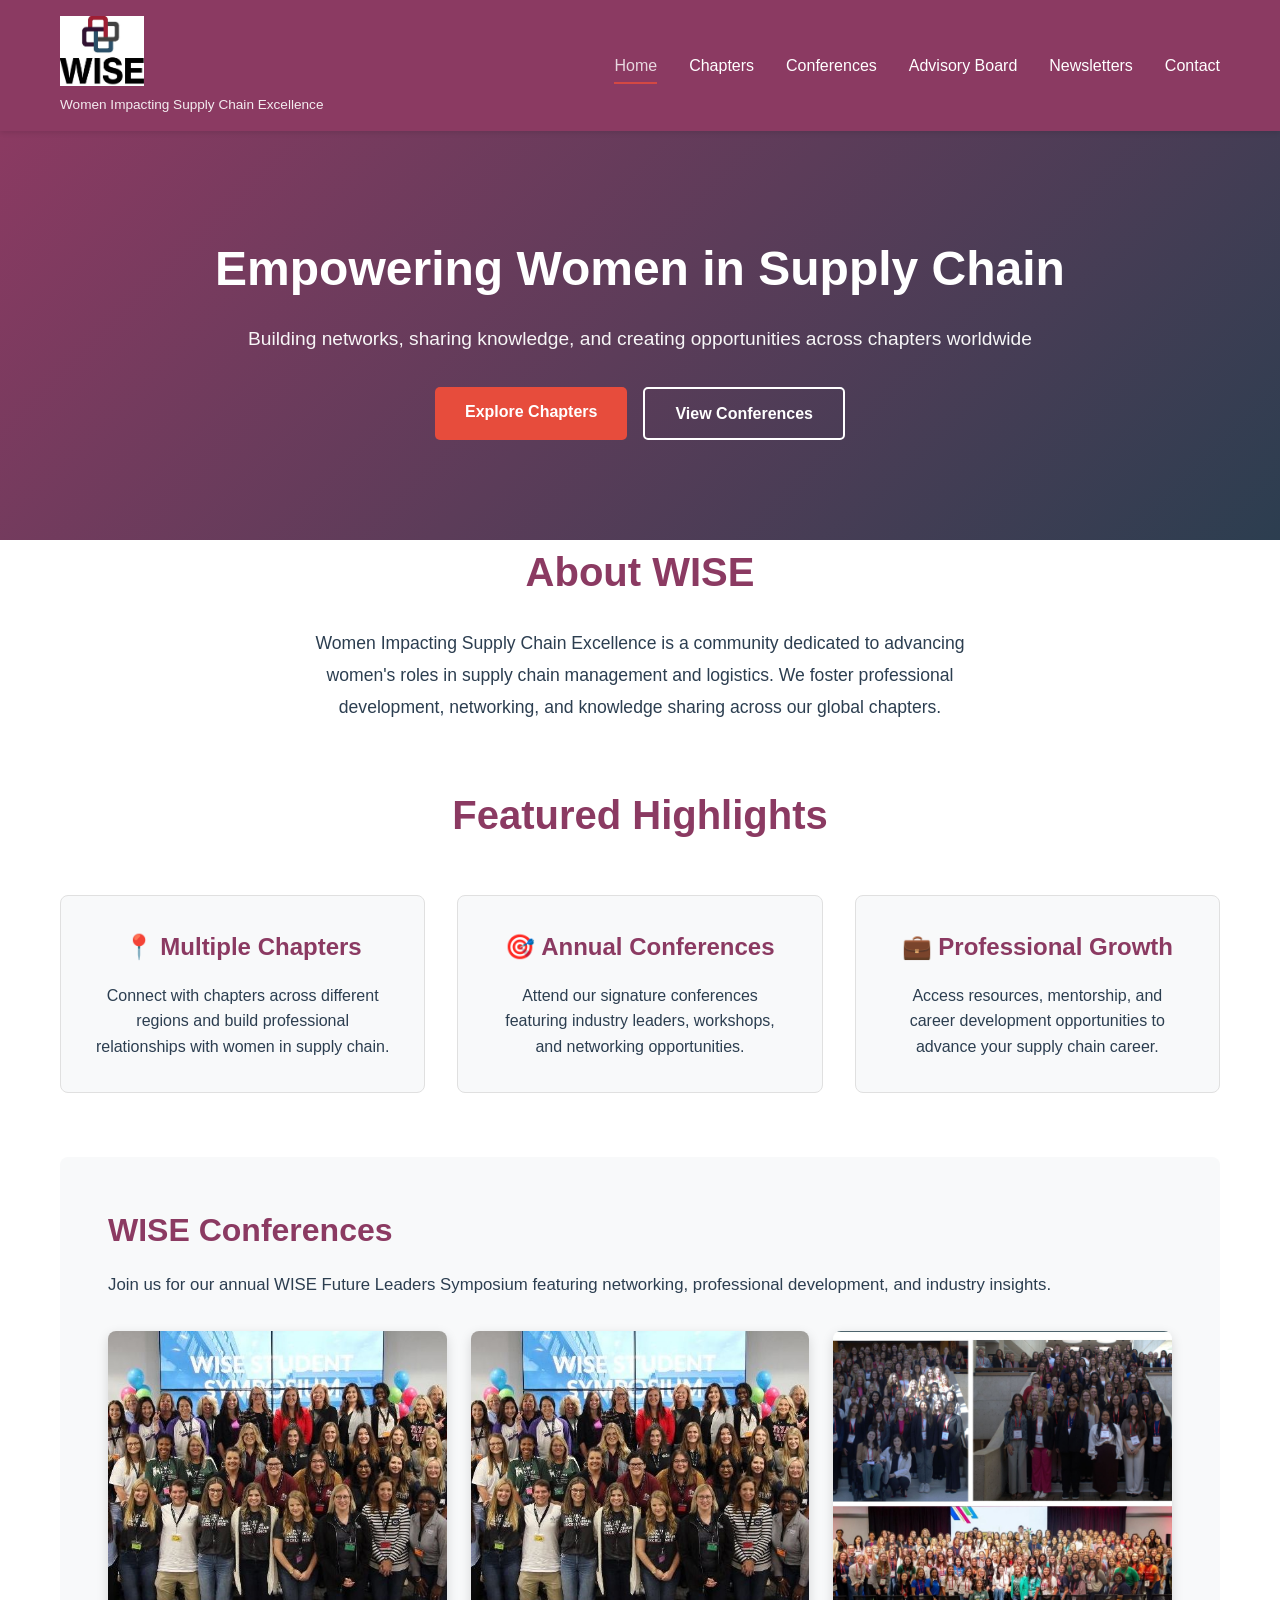
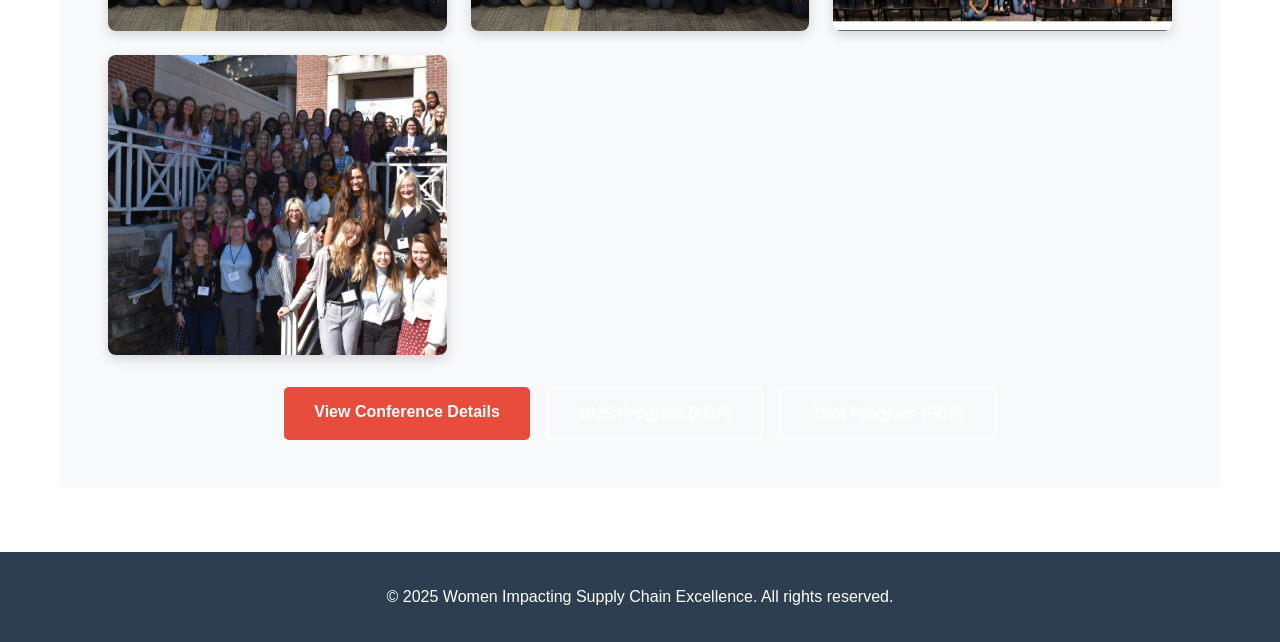
==== index.html @ 5bc7d820 "Draft #1" ====
<!DOCTYPE html>
<html lang="en">
<head>
    <meta charset="UTF-8">
    <meta name="viewport" content="width=device-width, initial-scale=1.0">
    <title>WISE - Women Impacting Supply Chain Excellence</title>
    <link rel="icon" href="images/WISE_student_logo-color.jpg" type="image/jpeg">
    <link rel="stylesheet" href="css/styles.css">
</head>
<body>
    <nav class="navbar">
        <div class="container">
            <div class="logo">
                <img src="images/WISE_student_logo-color.jpg" alt="WISE Logo" class="logo-img">
                <p class="tagline">Women Impacting Supply Chain Excellence</p>
            </div>
            <ul class="nav-links">
                <li><a href="index.html" class="active">Home</a></li>
                <li><a href="pages/chapters.html">Chapters</a></li>
                <li><a href="pages/conferences.html">Conferences</a></li>
                <li><a href="pages/advisory-board.html">Advisory Board</a></li>
                <li><a href="pages/newsletters.html">Newsletters</a></li>
                <li><a href="pages/contact.html">Contact</a></li>
            </ul>
            <button class="menu-toggle" id="menuToggle">☰</button>
        </div>
    </nav>

    <header class="hero">
        <div class="hero-content">
            <h2>Empowering Women in Supply Chain</h2>
            <p>Building networks, sharing knowledge, and creating opportunities across chapters worldwide</p>
            <div class="cta-buttons">
                <a href="pages/chapters.html" class="btn btn-primary">Explore Chapters</a>
                <a href="pages/conferences.html" class="btn btn-secondary">View Conferences</a>
            </div>
        </div>
    </header>

    <main class="container">
        <section class="about">
            <h2>About WISE</h2>
            <p>Women Impacting Supply Chain Excellence is a community dedicated to advancing women's roles in supply chain management and logistics. We foster professional development, networking, and knowledge sharing across our global chapters.</p>
        </section>

        <section class="featured">
            <h2>Featured Highlights</h2>
            <div class="cards-grid">
                <div class="card">
                    <h3>📍 Multiple Chapters</h3>
                    <p>Connect with chapters across different regions and build professional relationships with women in supply chain.</p>
                </div>
                <div class="card">
                    <h3>🎯 Annual Conferences</h3>
                    <p>Attend our signature conferences featuring industry leaders, workshops, and networking opportunities.</p>
                </div>
                <div class="card">
                    <h3>💼 Professional Growth</h3>
                    <p>Access resources, mentorship, and career development opportunities to advance your supply chain career.</p>
                </div>
            </div>
        </section>

        <section class="conference-highlights">
            <h2>WISE Conferences</h2>
            <p>Join us for our annual WISE Future Leaders Symposium featuring networking, professional development, and industry insights.</p>
            <div class="conference-gallery">
                <img src="Resources/Photo keeping/Conferences/First Conference.jpeg" alt="WISE Conference" class="conf-photo">
                <img src="Resources/Photo keeping/Conferences/1757960559770.jpeg" alt="WISE Conference Attendees" class="conf-photo">
                <img src="Resources/Photo keeping/Conferences/1757960559731.jpeg" alt="WISE Conference Event" class="conf-photo">
                <img src="Resources/Photo keeping/Conferences/1757960562400.jpeg" alt="WISE Conference Networking" class="conf-photo">
            </div>
            <div class="conference-links">
                <a href="pages/conferences.html" class="btn btn-primary">View Conference Details</a>
                <a href="Resources/Conference/2025-WISE-Future-Leaders-Symposium%20program%20compressed.pdf" class="btn btn-secondary" target="_blank">2025 Program (PDF)</a>
                <a href="Resources/Conference/2024-WISE-Future-Leaders-Symposium.pdf" class="btn btn-secondary" target="_blank">2024 Program (PDF)</a>
            </div>
        </section>
    </main>

    <footer>
        <div class="container">
            <p>&copy; 2025 Women Impacting Supply Chain Excellence. All rights reserved.</p>
        </div>
    </footer>

    <script src="js/script.js"></script>
</body>
</html>
---- css/styles.css ----
* {
    margin: 0;
    padding: 0;
    box-sizing: border-box;
}

:root {
    --primary-color: #8B3A62;
    --secondary-color: #2C3E50;
    --accent-color: #E74C3C;
    --light-bg: #F8F9FA;
    --text-dark: #2C3E50;
    --text-light: #FFFFFF;
}

body {
    font-family: 'Segoe UI', Tahoma, Geneva, Verdana, sans-serif;
    line-height: 1.6;
    color: var(--text-dark);
    background-color: #FFFFFF;
}

.container {
    max-width: 1200px;
    margin: 0 auto;
    padding: 0 20px;
}

/* Navbar */
.navbar {
    background-color: var(--primary-color);
    color: var(--text-light);
    padding: 1rem 0;
    position: sticky;
    top: 0;
    z-index: 100;
    box-shadow: 0 2px 5px rgba(0, 0, 0, 0.1);
}

.navbar .container {
    display: flex;
    justify-content: space-between;
    align-items: center;
}

.logo h1 {
    font-size: 2rem;
    margin-bottom: 0.25rem;
}

.logo .tagline {
    font-size: 0.85rem;
    opacity: 0.9;
}

.logo-img {
    height: 70px;
    width: auto;
    object-fit: contain;
}

.nav-links {
    display: flex;
    list-style: none;
    gap: 2rem;
}

.nav-links a {
    color: var(--text-light);
    text-decoration: none;
    font-weight: 500;
    transition: opacity 0.3s ease;
}

.nav-links a:hover,
.nav-links a.active {
    opacity: 0.8;
    border-bottom: 2px solid var(--accent-color);
    padding-bottom: 0.5rem;
}

.menu-toggle {
    display: none;
    background: none;
    border: none;
    color: var(--text-light);
    font-size: 1.5rem;
    cursor: pointer;
}

/* Hero Section */
.hero {
    background: linear-gradient(135deg, var(--primary-color) 0%, var(--secondary-color) 100%);
    color: var(--text-light);
    padding: 100px 20px;
    text-align: center;
}

.hero-content h2 {
    font-size: 3rem;
    margin-bottom: 1rem;
}

.hero-content p {
    font-size: 1.2rem;
    margin-bottom: 2rem;
    opacity: 0.95;
}

.cta-buttons {
    display: flex;
    gap: 1rem;
    justify-content: center;
    flex-wrap: wrap;
}

.btn {
    padding: 12px 30px;
    border-radius: 5px;
    text-decoration: none;
    font-weight: 600;
    transition: all 0.3s ease;
    cursor: pointer;
    border: none;
    font-size: 1rem;
}

.btn-primary {
    background-color: var(--accent-color);
    color: var(--text-light);
}

.btn-primary:hover {
    background-color: #c0392b;
    transform: translateY(-2px);
}

.btn-secondary {
    background-color: transparent;
    color: var(--text-light);
    border: 2px solid var(--text-light);
}

.btn-secondary:hover {
    background-color: var(--text-light);
    color: var(--primary-color);
}

/* Main Content */
main {
    padding: 60px 20px;
}

.about {
    text-align: center;
    margin-bottom: 60px;
}

.about h2 {
    font-size: 2.5rem;
    margin-bottom: 1.5rem;
    color: var(--primary-color);
}

.about p {
    font-size: 1.1rem;
    max-width: 700px;
    margin: 0 auto;
    line-height: 1.8;
}

/* Featured Section */
.featured h2 {
    font-size: 2.5rem;
    text-align: center;
    margin-bottom: 3rem;
    color: var(--primary-color);
}

.cards-grid {
    display: grid;
    grid-template-columns: repeat(auto-fit, minmax(280px, 1fr));
    gap: 2rem;
}

.card {
    background-color: var(--light-bg);
    padding: 2rem;
    border-radius: 8px;
    text-align: center;
    transition: all 0.3s ease;
    border: 1px solid #E0E0E0;
}

.card:hover {
    box-shadow: 0 5px 15px rgba(139, 58, 98, 0.2);
    transform: translateY(-5px);
}

.card h3 {
    margin-bottom: 1rem;
    color: var(--primary-color);
    font-size: 1.5rem;
}

.card p {
    line-height: 1.6;
}

.conference-highlights {
    margin: 4rem 0;
    background-color: var(--light-bg);
    padding: 3rem;
    border-radius: 8px;
}

.conference-highlights h2 {
    color: var(--primary-color);
    margin-bottom: 1rem;
    font-size: 2rem;
}

.conference-highlights p {
    margin-bottom: 2rem;
    line-height: 1.6;
    font-size: 1.05rem;
}

/* Conference Photo Gallery */
.conference-gallery,
.photo-gallery-grid {
    display: grid;
    grid-template-columns: repeat(auto-fit, minmax(250px, 1fr));
    gap: 1.5rem;
    margin: 2rem 0;
}

.conf-photo,
.gallery-photo {
    width: 100%;
    height: 300px;
    object-fit: cover;
    border-radius: 8px;
    box-shadow: 0 4px 12px rgba(0, 0, 0, 0.15);
    transition: all 0.3s ease;
}

.conf-photo:hover,
.gallery-photo:hover {
    transform: scale(1.05);
    box-shadow: 0 8px 20px rgba(139, 58, 98, 0.3);
}

.conference-photo-gallery {
    margin: 3rem 0;
}

.conference-photo-gallery h2 {
    color: var(--primary-color);
    margin-bottom: 2rem;
    font-size: 1.8rem;
}

.conference-links {
    display: flex;
    gap: 1rem;
    flex-wrap: wrap;
    justify-content: center;
}

.conference-links .btn {
    min-width: 200px;
}

/* Footer */
footer {
    background-color: var(--secondary-color);
    color: var(--text-light);
    text-align: center;
    padding: 2rem 0;
    margin-top: 60px;
}

/* Table Styles */
table {
    width: 100%;
    border-collapse: collapse;
    margin: 2rem 0;
    background-color: #FFF;
}

table thead {
    background-color: var(--primary-color);
    color: var(--text-light);
}

table th,
table td {
    padding: 1rem;
    text-align: left;
    border-bottom: 1px solid #E0E0E0;
}

table tbody tr:hover {
    background-color: var(--light-bg);
}

/* Responsive Design */
@media (max-width: 768px) {
    .nav-links {
        display: none;
        flex-direction: column;
        gap: 1rem;
        position: absolute;
        top: 100%;
        left: 0;
        right: 0;
        background-color: var(--primary-color);
        padding: 1rem;
        text-align: center;
    }

    .nav-links.active {
        display: flex;
    }

    .menu-toggle {
        display: block;
    }

    .hero-content h2 {
        font-size: 2rem;
    }

    .cta-buttons {
        flex-direction: column;
    }

    .btn {
        width: 100%;
    }

    .about h2,
    .featured h2 {
        font-size: 2rem;
    }

    main {
        padding: 40px 20px;
    }
}

/* Chapters Page Styles */
.chapters-grid {
    display: grid;
    grid-template-columns: repeat(auto-fit, minmax(300px, 1fr));
    gap: 2rem;
    margin: 3rem 0;
}

.chapter-card {
    background-color: var(--light-bg);
    padding: 2rem;
    border-radius: 8px;
    border-left: 5px solid var(--primary-color);
    transition: all 0.3s ease;
}

.chapter-card:hover {
    box-shadow: 0 5px 15px rgba(139, 58, 98, 0.2);
    transform: translateY(-5px);
}

.chapter-card h3 {
    color: var(--primary-color);
    margin-bottom: 1rem;
}

.chapter-card p {
    margin-bottom: 0.8rem;
    line-height: 1.6;
}

/* University Grid */
.university-grid {
    display: grid;
    grid-template-columns: repeat(auto-fit, minmax(200px, 1fr));
    gap: 1.5rem;
    margin: 2rem 0;
}

.university-tile {
    background-color: var(--primary-color);
    color: var(--text-light);
    padding: 1.5rem;
    border-radius: 8px;
    text-align: center;
    font-weight: 600;
    transition: all 0.3s ease;
    box-shadow: 0 2px 8px rgba(0, 0, 0, 0.1);
}

.university-tile:hover {
    transform: translateY(-5px);
    box-shadow: 0 8px 16px rgba(139, 58, 98, 0.3);
}

/* Resource Box */
.resource-box {
    background-color: var(--light-bg);
    padding: 2rem;
    border-radius: 8px;
    border-left: 5px solid var(--accent-color);
    margin: 2rem 0;
}

.resource-box h3 {
    color: var(--primary-color);
    margin-bottom: 1rem;
    font-size: 1.3rem;
}

.resource-box p {
    margin-bottom: 1rem;
    line-height: 1.6;
}

.chapter-info {
    margin: 3rem 0;
}

.info-cards {
    display: grid;
    grid-template-columns: repeat(auto-fit, minmax(250px, 1fr));
    gap: 2rem;
    margin-top: 2rem;
}

.info-card {
    background-color: var(--light-bg);
    padding: 2rem;
    border-radius: 8px;
    text-align: center;
}

.info-card h3 {
    color: var(--primary-color);
    margin-bottom: 1rem;
}

/* Conferences Page Styles */
.current-conference {
    background-color: var(--light-bg);
    padding: 3rem;
    border-radius: 8px;
    margin: 3rem 0;
    border-left: 5px solid var(--accent-color);
}

.conference-feature {
    background-color: #FFF;
    padding: 2rem;
    border-radius: 8px;
    margin-top: 1.5rem;
}

.conference-feature h3 {
    color: var(--primary-color);
    font-size: 1.8rem;
    margin-bottom: 1rem;
}

.conference-feature p {
    margin-bottom: 1rem;
    line-height: 1.6;
}

.past-conferences {
    margin: 4rem 0;
}

.conference-timeline {
    position: relative;
}

.conference-item {
    display: grid;
    grid-template-columns: 100px 1fr;
    gap: 2rem;
    margin-bottom: 2rem;
    padding-bottom: 2rem;
    border-bottom: 1px solid #E0E0E0;
}

.conference-item:last-child {
    border-bottom: none;
}

.conference-item .year {
    font-size: 1.8rem;
    font-weight: bold;
    color: var(--primary-color);
}

.conference-details {
    background-color: var(--light-bg);
    padding: 1.5rem;
    border-radius: 8px;
}

.conference-details h3 {
    color: var(--primary-color);
    margin-bottom: 0.8rem;
}

.conference-details p {
    margin-bottom: 0.5rem;
}

.benefits-grid {
    display: grid;
    grid-template-columns: repeat(auto-fit, minmax(250px, 1fr));
    gap: 2rem;
    margin-top: 2rem;
}

.benefit {
    background-color: var(--light-bg);
    padding: 2rem;
    border-radius: 8px;
    text-align: center;
}

.benefit h3 {
    color: var(--primary-color);
    margin-bottom: 1rem;
    font-size: 1.3rem;
}

/* Advisory Board Page Styles */
.advisory-section {
    margin: 4rem 0;
}

.advisory-section h2 {
    color: var(--primary-color);
    margin-bottom: 2rem;
    font-size: 2rem;
}

.board-grid {
    display: grid;
    grid-template-columns: repeat(auto-fit, minmax(300px, 1fr));
    gap: 2rem;
    margin-bottom: 2rem;
}

.board-member {
    background-color: var(--light-bg);
    padding: 2rem;
    border-radius: 8px;
    border-left: 4px solid var(--primary-color);
    transition: all 0.3s ease;
}

.board-member:hover {
    box-shadow: 0 5px 15px rgba(139, 58, 98, 0.2);
    transform: translateY(-3px);
}

.member-info h3 {
    color: var(--primary-color);
    margin-bottom: 0.5rem;
    font-size: 1.3rem;
}

.member-info .title {
    font-weight: 600;
    color: var(--accent-color);
    margin-bottom: 0.3rem;
}

.member-info .company {
    font-style: italic;
    color: var(--secondary-color);
    margin-bottom: 0.8rem;
}

.member-info .bio {
    line-height: 1.6;
    color: var(--text-dark);
}

.past-board-container {
    display: grid;
    gap: 3rem;
}

.board-filter {
    background-color: var(--light-bg);
    padding: 1.5rem;
    border-radius: 8px;
    margin-bottom: 2rem;
    display: flex;
    align-items: center;
    gap: 1rem;
    flex-wrap: wrap;
}

.board-filter label {
    font-weight: 600;
    color: var(--text-dark);
    font-size: 1rem;
}

.dropdown-filter {
    padding: 0.75rem 1rem;
    border: 2px solid var(--primary-color);
    border-radius: 4px;
    font-size: 1rem;
    color: var(--text-dark);
    background-color: #FFF;
    cursor: pointer;
    font-weight: 500;
    transition: all 0.3s ease;
}

.dropdown-filter:hover {
    background-color: var(--light-bg);
}

.dropdown-filter:focus {
    outline: none;
    border-color: var(--accent-color);
    box-shadow: 0 0 5px rgba(139, 58, 98, 0.3);
}

.past-board-period {
    background-color: var(--light-bg);
    padding: 2rem;
    border-radius: 8px;
}

.past-board-period h3 {
    color: var(--primary-color);
    margin-bottom: 1.5rem;
    font-size: 1.3rem;
}

.past-board-table {
    width: 100%;
    border-collapse: collapse;
    background-color: #FFF;
}

.past-board-table thead {
    background-color: var(--primary-color);
    color: var(--text-light);
}

.past-board-table th,
.past-board-table td {
    padding: 1rem;
    text-align: left;
    border-bottom: 1px solid #E0E0E0;
}

.past-board-table tbody tr:hover {
    background-color: var(--light-bg);
}

/* Photo Gallery Styles */
.photo-gallery {
    display: grid;
    grid-template-columns: repeat(auto-fill, minmax(200px, 1fr));
    gap: 1.5rem;
    margin-top: 1.5rem;
}

.board-photo-card {
    background-color: #FFF;
    border-radius: 8px;
    overflow: hidden;
    box-shadow: 0 3px 10px rgba(0, 0, 0, 0.1);
    transition: all 0.3s ease;
    text-align: center;
}

.board-photo-card:hover {
    transform: translateY(-5px);
    box-shadow: 0 8px 20px rgba(139, 58, 98, 0.3);
}

.board-photo {
    width: 100%;
    height: 250px;
    object-fit: cover;
    display: block;
}

.photo-name {
    padding: 1rem;
    font-weight: 600;
    color: var(--primary-color);
    font-size: 0.95rem;
    margin: 0;
}

.advisory-info {
    margin: 4rem 0;
}

.advisory-info h2 {
    color: var(--primary-color);
    text-align: center;
    margin-bottom: 2rem;
}

.mission-cards {
    display: grid;
    grid-template-columns: repeat(auto-fit, minmax(250px, 1fr));
    gap: 2rem;
}

.mission-card {
    background-color: var(--light-bg);
    padding: 2rem;
    border-radius: 8px;
    text-align: center;
    border-top: 4px solid var(--primary-color);
}

.mission-card h3 {
    color: var(--primary-color);
    margin-bottom: 1rem;
    font-size: 1.2rem;
}

.mission-card p {
    line-height: 1.6;
}

/* Newsletters Page Styles */
.newsletter-subscribe {
    background: linear-gradient(135deg, var(--primary-color) 0%, var(--secondary-color) 100%);
    color: var(--text-light);
    padding: 3rem;
    border-radius: 8px;
    margin: 3rem 0;
    text-align: center;
}

.newsletter-subscribe h2 {
    color: var(--text-light);
    margin-bottom: 2rem;
}

.subscribe-box {
    max-width: 600px;
    margin: 0 auto;
    background-color: rgba(255, 255, 255, 0.1);
    padding: 2rem;
    border-radius: 8px;
}

.subscribe-box p {
    margin-bottom: 1.5rem;
    font-size: 1.1rem;
}

#newsletterForm {
    text-align: left;
}

#newsletterForm .form-group {
    margin-bottom: 1rem;
}

#newsletterForm input[type="text"],
#newsletterForm input[type="email"] {
    width: 100%;
    padding: 0.75rem;
    border: none;
    border-radius: 4px;
    font-size: 1rem;
}

#newsletterForm input[type="text"]:focus,
#newsletterForm input[type="email"]:focus {
    outline: none;
    box-shadow: 0 0 5px rgba(255, 255, 255, 0.5);
}

.checkbox-group {
    margin-bottom: 1.5rem;
}

.checkbox-group label {
    display: inline-block;
    margin-right: 1.5rem;
    margin-bottom: 0.5rem;
    cursor: pointer;
    color: var(--text-light);
    font-weight: 500;
}

.checkbox-group input[type="checkbox"] {
    margin-right: 0.5rem;
    cursor: pointer;
}

#subscribeMessage {
    margin-top: 1rem;
}

.newsletters-section {
    margin: 4rem 0;
}

.newsletters-section h2 {
    color: var(--primary-color);
    margin-bottom: 2rem;
    text-align: center;
}

.newsletter-grid {
    display: grid;
    grid-template-columns: repeat(auto-fit, minmax(300px, 1fr));
    gap: 2rem;
    margin-bottom: 3rem;
}

.newsletter-card {
    background-color: var(--light-bg);
    padding: 2rem;
    border-radius: 8px;
    border-top: 4px solid var(--primary-color);
    transition: all 0.3s ease;
    display: flex;
    flex-direction: column;
}

.newsletter-card:hover {
    box-shadow: 0 5px 15px rgba(139, 58, 98, 0.2);
    transform: translateY(-5px);
}

.newsletter-date {
    color: var(--accent-color);
    font-weight: 600;
    font-size: 0.85rem;
    text-transform: uppercase;
    margin-bottom: 0.5rem;
}

.newsletter-card h3 {
    color: var(--primary-color);
    margin-bottom: 1rem;
    font-size: 1.2rem;
}

.newsletter-card p {
    flex-grow: 1;
    margin-bottom: 1.5rem;
    line-height: 1.6;
}

.newsletter-card .btn {
    align-self: flex-start;
}

.newsletter-archive {
    margin: 3rem 0;
}

.newsletter-archive h2 {
    color: var(--primary-color);
    margin-bottom: 1rem;
}

.newsletter-archive p {
    margin-bottom: 1.5rem;
    font-size: 1.1rem;
}

.archive-buttons {
    display: flex;
    gap: 1rem;
    margin-bottom: 2rem;
    flex-wrap: wrap;
}

.archive-btn {
    padding: 0.75rem 1.5rem;
    border: 2px solid var(--primary-color);
    background-color: transparent;
    color: var(--primary-color);
    border-radius: 4px;
    cursor: pointer;
    font-weight: 600;
    transition: all 0.3s ease;
}

.archive-btn:hover {
    background-color: var(--primary-color);
    color: var(--text-light);
}

.archive-table {
    width: 100%;
    border-collapse: collapse;
    background-color: #FFF;
    margin-top: 2rem;
}

.archive-table thead {
    background-color: var(--primary-color);
    color: var(--text-light);
}

.archive-table th,
.archive-table td {
    padding: 1rem;
    text-align: left;
    border-bottom: 1px solid #E0E0E0;
}

.archive-table tbody tr:hover {
    background-color: var(--light-bg);
}

.table-link {
    color: var(--primary-color);
    text-decoration: none;
    font-weight: 600;
}

.table-link:hover {
    text-decoration: underline;
}

.contact-grid {
    display: grid;
    grid-template-columns: 1fr 1fr;
    gap: 3rem;
}

.contact-form,
.contact-info {
    padding: 2rem;
    background-color: var(--light-bg);
    border-radius: 8px;
}

.contact-form h2,
.contact-info h2 {
    color: var(--primary-color);
    margin-bottom: 1.5rem;
}

.form-group {
    margin-bottom: 1.5rem;
}

.form-group label {
    display: block;
    margin-bottom: 0.5rem;
    font-weight: 600;
    color: var(--text-dark);
}

.form-group input,
.form-group select,
.form-group textarea {
    width: 100%;
    padding: 0.75rem;
    border: 1px solid #CCC;
    border-radius: 4px;
    font-family: inherit;
    font-size: 1rem;
}

.form-group input:focus,
.form-group select:focus,
.form-group textarea:focus {
    outline: none;
    border-color: var(--primary-color);
    box-shadow: 0 0 5px rgba(139, 58, 98, 0.3);
}

#formMessage {
    margin-top: 1rem;
    min-height: 20px;
}

.info-box {
    margin-bottom: 2rem;
    padding-bottom: 1.5rem;
    border-bottom: 1px solid #DDD;
}

.info-box:last-child {
    border-bottom: none;
}

.info-box h3 {
    color: var(--primary-color);
    margin-bottom: 0.8rem;
}

.info-box p {
    margin-bottom: 0.5rem;
}

.info-box a {
    color: var(--primary-color);
    text-decoration: none;
}

.info-box a:hover {
    text-decoration: underline;
}

.social-link {
    color: var(--primary-color);
    text-decoration: none;
    margin: 0 0.5rem;
}

/* Social Links Section */
.social-links-section {
    display: grid;
    grid-template-columns: repeat(auto-fit, minmax(200px, 1fr));
    gap: 1.5rem;
    margin-top: 2rem;
}

.social-card {
    display: flex;
    flex-direction: column;
    justify-content: center;
    align-items: center;
    padding: 2rem;
    border-radius: 8px;
    text-decoration: none;
    color: white;
    font-weight: 600;
    transition: all 0.3s ease;
    text-align: center;
    min-height: 180px;
}

.social-card h3 {
    margin: 0 0 0.5rem 0;
    font-size: 1.5rem;
}

.social-card p {
    margin: 0;
    font-size: 0.95rem;
    opacity: 0.9;
}

.social-card:hover {
    transform: translateY(-5px);
    box-shadow: 0 8px 20px rgba(0, 0, 0, 0.2);
}

.social-card.linkedin {
    background: linear-gradient(135deg, #0077B5 0%, #005885 100%);
}

.social-card.instagram {
    background: linear-gradient(135deg, #E4405F 0%, #F77737 50%, #FCAF45 100%);
}

/* Social Media Feeds */
.social-feeds {
    display: grid;
    grid-template-columns: repeat(auto-fit, minmax(300px, 1fr));
    gap: 2rem;
    margin-top: 3rem;
}

.social-feed {
    background-color: var(--light-bg);
    padding: 1.5rem;
    border-radius: 8px;
    border: 1px solid #E0E0E0;
}

.social-feed h3 {
    color: var(--primary-color);
    margin-bottom: 1rem;
    font-size: 1.2rem;
}

.social-feed iframe {
    border-radius: 8px;
    border: 1px solid #E0E0E0;
}

.insta-embed {
    max-width: 100%;
}

.chapter-contacts {
    margin: 3rem 0;
}

.chapter-contacts h2 {
    color: var(--primary-color);
    margin-bottom: 1.5rem;
}

/* Responsive Adjustments */
@media (max-width: 768px) {
    .contact-grid {
        grid-template-columns: 1fr;
    }

    .conference-item {
        grid-template-columns: 1fr;
    }

    .conference-item .year {
        background-color: var(--primary-color);
        color: var(--text-light);
        padding: 0.5rem;
        border-radius: 4px;
        display: inline-block;
    }

    .chapter-card {
        border-left: none;
        border-top: 5px solid var(--primary-color);
    }
}

@media (max-width: 480px) {
    .hero {
        padding: 60px 20px;
    }

    .hero-content h2 {
        font-size: 1.5rem;
    }

    .logo h1 {
        font-size: 1.5rem;
    }

    .logo .tagline {
        display: none;
    }

    .chapters-grid,
    .cards-grid,
    .benefits-grid,
    .info-cards {
        grid-template-columns: 1fr;
    }

    table {
        font-size: 0.9rem;
    }

    table th,
    table td {
        padding: 0.75rem 0.5rem;
    }
}
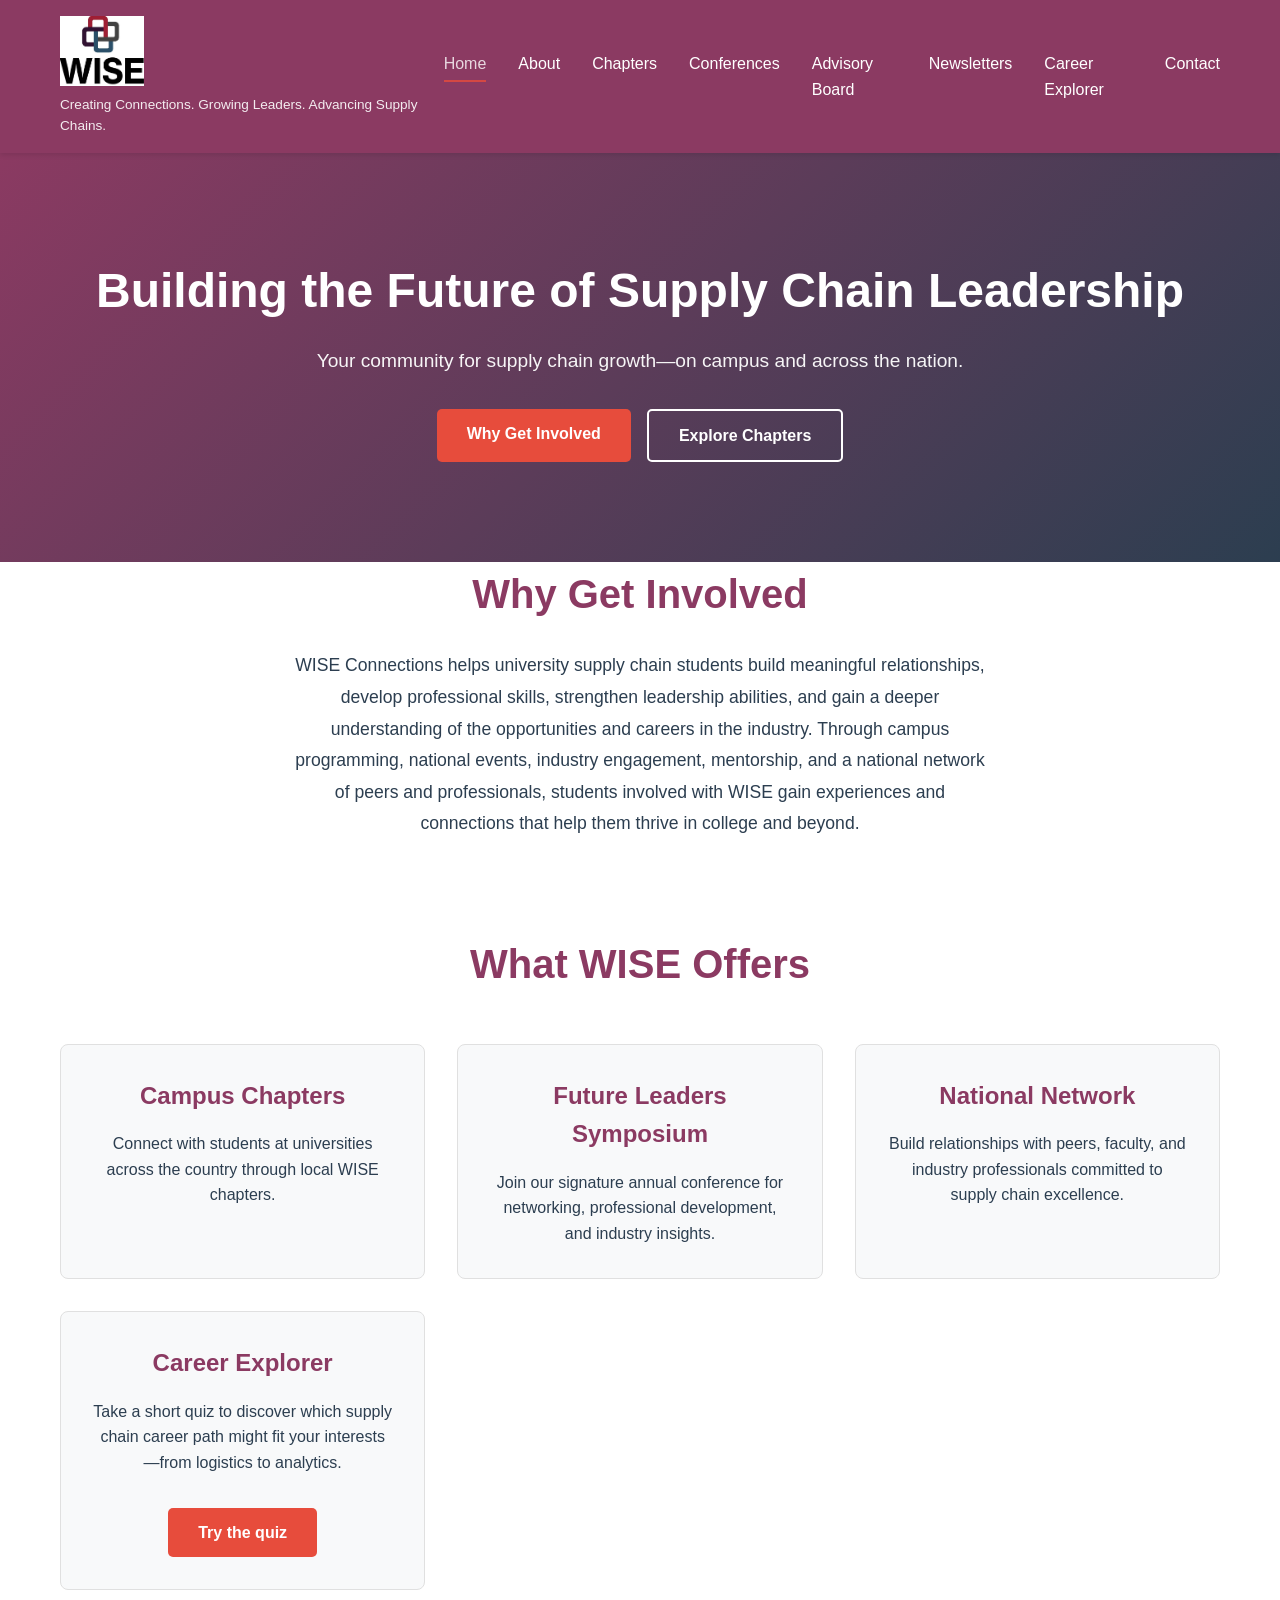
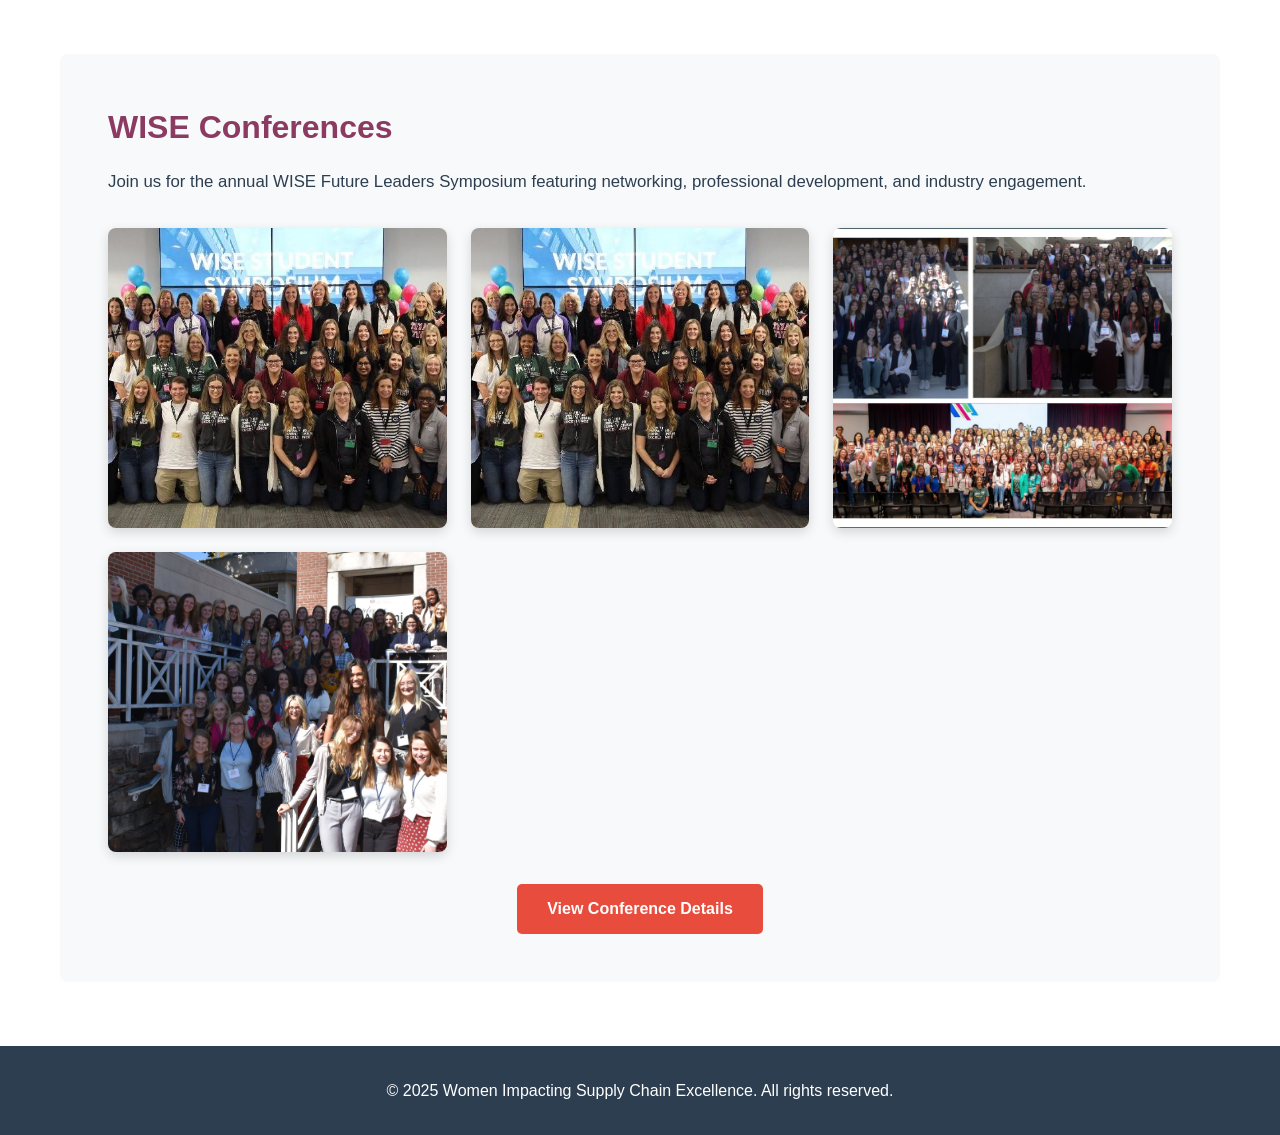
==== commit d70dd2d1: "Draft 2.01" ====
--- a/index.html
+++ b/index.html
@@ -7,73 +7,74 @@
     <link rel="icon" href="images/WISE_student_logo-color.jpg" type="image/jpeg">
     <link rel="stylesheet" href="css/styles.css">
 </head>
-<body>
+<body data-page="home">
     <nav class="navbar">
         <div class="container">
             <div class="logo">
                 <img src="images/WISE_student_logo-color.jpg" alt="WISE Logo" class="logo-img">
-                <p class="tagline">Women Impacting Supply Chain Excellence</p>
+                <p class="tagline" data-site="tagline">Creating Connections. Growing Leaders. Advancing Supply Chains.</p>
             </div>
             <ul class="nav-links">
                 <li><a href="index.html" class="active">Home</a></li>
+                <li><a href="pages/about.html">About</a></li>
                 <li><a href="pages/chapters.html">Chapters</a></li>
                 <li><a href="pages/conferences.html">Conferences</a></li>
                 <li><a href="pages/advisory-board.html">Advisory Board</a></li>
                 <li><a href="pages/newsletters.html">Newsletters</a></li>
+                <li><a href="pages/career-explorer.html">Career Explorer</a></li>
                 <li><a href="pages/contact.html">Contact</a></li>
             </ul>
-            <button class="menu-toggle" id="menuToggle">☰</button>
+            <button class="menu-toggle" id="menuToggle" aria-label="Open menu">☰</button>
         </div>
     </nav>
 
     <header class="hero">
         <div class="hero-content">
-            <h2>Empowering Women in Supply Chain</h2>
-            <p>Building networks, sharing knowledge, and creating opportunities across chapters worldwide</p>
+            <h2 data-site="hero-headline">Building the Future of Supply Chain Leadership</h2>
+            <p data-site="hero-subheadline">Your community for supply chain growth—on campus and across the nation.</p>
             <div class="cta-buttons">
-                <a href="pages/chapters.html" class="btn btn-primary">Explore Chapters</a>
-                <a href="pages/conferences.html" class="btn btn-secondary">View Conferences</a>
+                <a href="pages/about.html" class="btn btn-primary">Why Get Involved</a>
+                <a href="pages/chapters.html" class="btn btn-secondary">Explore Chapters</a>
             </div>
         </div>
     </header>
 
     <main class="container">
         <section class="about">
-            <h2>About WISE</h2>
-            <p>Women Impacting Supply Chain Excellence is a community dedicated to advancing women's roles in supply chain management and logistics. We foster professional development, networking, and knowledge sharing across our global chapters.</p>
+            <h2>Why Get Involved</h2>
+            <p data-site="why-get-involved">WISE Connections helps university supply chain students build meaningful relationships and professional skills.</p>
+            <p class="section-link"><a href="pages/about.html" class="btn btn-secondary">Read Our Story &amp; Mission</a></p>
         </section>
 
         <section class="featured">
-            <h2>Featured Highlights</h2>
+            <h2>What WISE Offers</h2>
             <div class="cards-grid">
                 <div class="card">
-                    <h3>📍 Multiple Chapters</h3>
-                    <p>Connect with chapters across different regions and build professional relationships with women in supply chain.</p>
+                    <h3>Campus Chapters</h3>
+                    <p>Connect with students at universities across the country through local WISE chapters.</p>
                 </div>
                 <div class="card">
-                    <h3>🎯 Annual Conferences</h3>
-                    <p>Attend our signature conferences featuring industry leaders, workshops, and networking opportunities.</p>
+                    <h3>Future Leaders Symposium</h3>
+                    <p>Join our signature annual conference for networking, professional development, and industry insights.</p>
                 </div>
                 <div class="card">
-                    <h3>💼 Professional Growth</h3>
-                    <p>Access resources, mentorship, and career development opportunities to advance your supply chain career.</p>
+                    <h3>National Network</h3>
+                    <p>Build relationships with peers, faculty, and industry professionals committed to supply chain excellence.</p>
+                </div>
+                <div class="card">
+                    <h3>Career Explorer</h3>
+                    <p>Take a short quiz to discover which supply chain career path might fit your interests—from logistics to analytics.</p>
+                    <p class="section-link"><a href="pages/career-explorer.html" class="btn btn-primary">Try the quiz</a></p>
                 </div>
             </div>
         </section>
 
         <section class="conference-highlights">
             <h2>WISE Conferences</h2>
-            <p>Join us for our annual WISE Future Leaders Symposium featuring networking, professional development, and industry insights.</p>
-            <div class="conference-gallery">
-                <img src="Resources/Photo keeping/Conferences/First Conference.jpeg" alt="WISE Conference" class="conf-photo">
-                <img src="Resources/Photo keeping/Conferences/1757960559770.jpeg" alt="WISE Conference Attendees" class="conf-photo">
-                <img src="Resources/Photo keeping/Conferences/1757960559731.jpeg" alt="WISE Conference Event" class="conf-photo">
-                <img src="Resources/Photo keeping/Conferences/1757960562400.jpeg" alt="WISE Conference Networking" class="conf-photo">
-            </div>
+            <p>Join us for the annual WISE Future Leaders Symposium featuring networking, professional development, and industry engagement.</p>
+            <div class="conference-gallery" id="home-conference-gallery"></div>
             <div class="conference-links">
                 <a href="pages/conferences.html" class="btn btn-primary">View Conference Details</a>
-                <a href="Resources/Conference/2025-WISE-Future-Leaders-Symposium%20program%20compressed.pdf" class="btn btn-secondary" target="_blank">2025 Program (PDF)</a>
-                <a href="Resources/Conference/2024-WISE-Future-Leaders-Symposium.pdf" class="btn btn-secondary" target="_blank">2024 Program (PDF)</a>
             </div>
         </section>
     </main>
@@ -85,5 +86,6 @@
     </footer>
 
     <script src="js/script.js"></script>
+    <script src="js/content.js"></script>
 </body>
 </html>
--- a/css/styles.css
+++ b/css/styles.css
@@ -195,6 +195,11 @@
 .card:hover {
     box-shadow: 0 5px 15px rgba(139, 58, 98, 0.2);
     transform: translateY(-5px);
+}
+
+.card .btn-primary {
+    display: inline-block;
+    margin-top: 0.5rem;
 }
 
 .card h3 {
@@ -1113,6 +1118,235 @@
     margin-bottom: 1.5rem;
 }
 
+/* About page */
+.story-content p {
+    margin-bottom: 1rem;
+}
+
+.values-grid {
+    display: grid;
+    grid-template-columns: repeat(auto-fit, minmax(240px, 1fr));
+    gap: 1.5rem;
+    margin-top: 1.5rem;
+}
+
+.value-card {
+    background: var(--light-bg);
+    padding: 1.5rem;
+    border-radius: 8px;
+    border-left: 4px solid var(--primary-color);
+}
+
+.value-card h3 {
+    color: var(--primary-color);
+    margin-bottom: 0.5rem;
+}
+
+.founder-quote {
+    background: var(--light-bg);
+    padding: 2rem;
+    border-radius: 8px;
+    border-left: 4px solid var(--accent-color);
+    margin-top: 1rem;
+    font-style: italic;
+}
+
+.founder-quote footer {
+    margin-top: 1.5rem;
+    font-style: normal;
+    font-weight: 600;
+    color: var(--primary-color);
+}
+
+.section-link {
+    margin-top: 1.5rem;
+}
+
+/* Career Explorer quiz */
+.quiz-page {
+    padding-top: 40px;
+}
+
+.quiz-container {
+    max-width: 720px;
+    margin: 0 auto 4rem;
+}
+
+.quiz-card {
+    background: var(--light-bg);
+    border: 1px solid #e0e0e0;
+    border-radius: 12px;
+    padding: 2rem;
+    box-shadow: 0 4px 12px rgba(0, 0, 0, 0.06);
+}
+
+.quiz-card h2 {
+    color: var(--primary-color);
+    font-size: 1.75rem;
+    margin-bottom: 0.75rem;
+}
+
+.quiz-subtitle {
+    font-size: 1.1rem;
+    margin-bottom: 1rem;
+    color: var(--secondary-color);
+}
+
+.quiz-meta {
+    font-size: 0.95rem;
+    opacity: 0.85;
+    margin: 1.25rem 0 1.5rem;
+}
+
+.quiz-progress {
+    height: 8px;
+    background: #e0e0e0;
+    border-radius: 4px;
+    margin-bottom: 1.5rem;
+    overflow: hidden;
+}
+
+.quiz-progress-bar {
+    height: 100%;
+    background: var(--primary-color);
+    border-radius: 4px;
+    transition: width 0.3s ease;
+}
+
+.quiz-step {
+    font-size: 0.9rem;
+    font-weight: 600;
+    color: var(--primary-color);
+    text-transform: uppercase;
+    letter-spacing: 0.04em;
+    margin-bottom: 0.5rem;
+}
+
+.quiz-question {
+    font-size: 1.35rem;
+    margin-bottom: 1.5rem;
+    line-height: 1.4;
+}
+
+.quiz-answers {
+    display: flex;
+    flex-direction: column;
+    gap: 0.75rem;
+}
+
+.quiz-answer {
+    text-align: left;
+    padding: 1rem 1.25rem;
+    border: 2px solid #ddd;
+    border-radius: 8px;
+    background: #fff;
+    font-size: 1rem;
+    line-height: 1.5;
+    cursor: pointer;
+    transition: border-color 0.2s ease, background 0.2s ease;
+    color: var(--text-dark);
+}
+
+.quiz-answer:hover,
+.quiz-answer:focus {
+    border-color: var(--primary-color);
+    background: #fff;
+    outline: none;
+}
+
+.quiz-result-tagline {
+    font-size: 1.15rem;
+    font-weight: 600;
+    color: var(--secondary-color);
+    margin-bottom: 1rem;
+}
+
+.quiz-runner-up {
+    background: #fff;
+    padding: 1rem;
+    border-radius: 8px;
+    margin: 1rem 0;
+    border-left: 4px solid var(--accent-color);
+}
+
+.quiz-result-columns {
+    display: grid;
+    grid-template-columns: 1fr 1fr;
+    gap: 1.5rem;
+    margin: 1.5rem 0;
+    text-align: left;
+}
+
+.quiz-result-columns h3 {
+    color: var(--primary-color);
+    font-size: 1rem;
+    margin-bottom: 0.5rem;
+}
+
+.quiz-result-columns ul {
+    margin-left: 1.25rem;
+}
+
+.quiz-result-columns li {
+    margin-bottom: 0.35rem;
+}
+
+.quiz-wise-tip {
+    font-style: italic;
+    margin: 1rem 0 1.5rem;
+    padding-top: 1rem;
+    border-top: 1px solid #ddd;
+}
+
+.quiz-result-actions {
+    display: flex;
+    flex-wrap: wrap;
+    gap: 0.75rem;
+    justify-content: center;
+}
+
+.btn-quiz-primary {
+    background-color: var(--primary-color);
+    color: var(--text-light);
+    padding: 12px 24px;
+    border-radius: 5px;
+    border: none;
+    font-weight: 600;
+    font-size: 1rem;
+    cursor: pointer;
+    text-decoration: none;
+}
+
+.btn-quiz-primary:hover {
+    background-color: #6d2e4d;
+}
+
+.btn-quiz-outline {
+    display: inline-block;
+    padding: 12px 24px;
+    border-radius: 5px;
+    border: 2px solid var(--primary-color);
+    color: var(--primary-color);
+    font-weight: 600;
+    text-decoration: none;
+    background: #fff;
+}
+
+.btn-quiz-outline:hover {
+    background: var(--primary-color);
+    color: var(--text-light);
+}
+
+@media (max-width: 600px) {
+    .quiz-result-columns {
+        grid-template-columns: 1fr;
+    }
+
+    .quiz-card {
+        padding: 1.25rem;
+    }
+}
+
 /* Responsive Adjustments */
 @media (max-width: 768px) {
     .contact-grid {
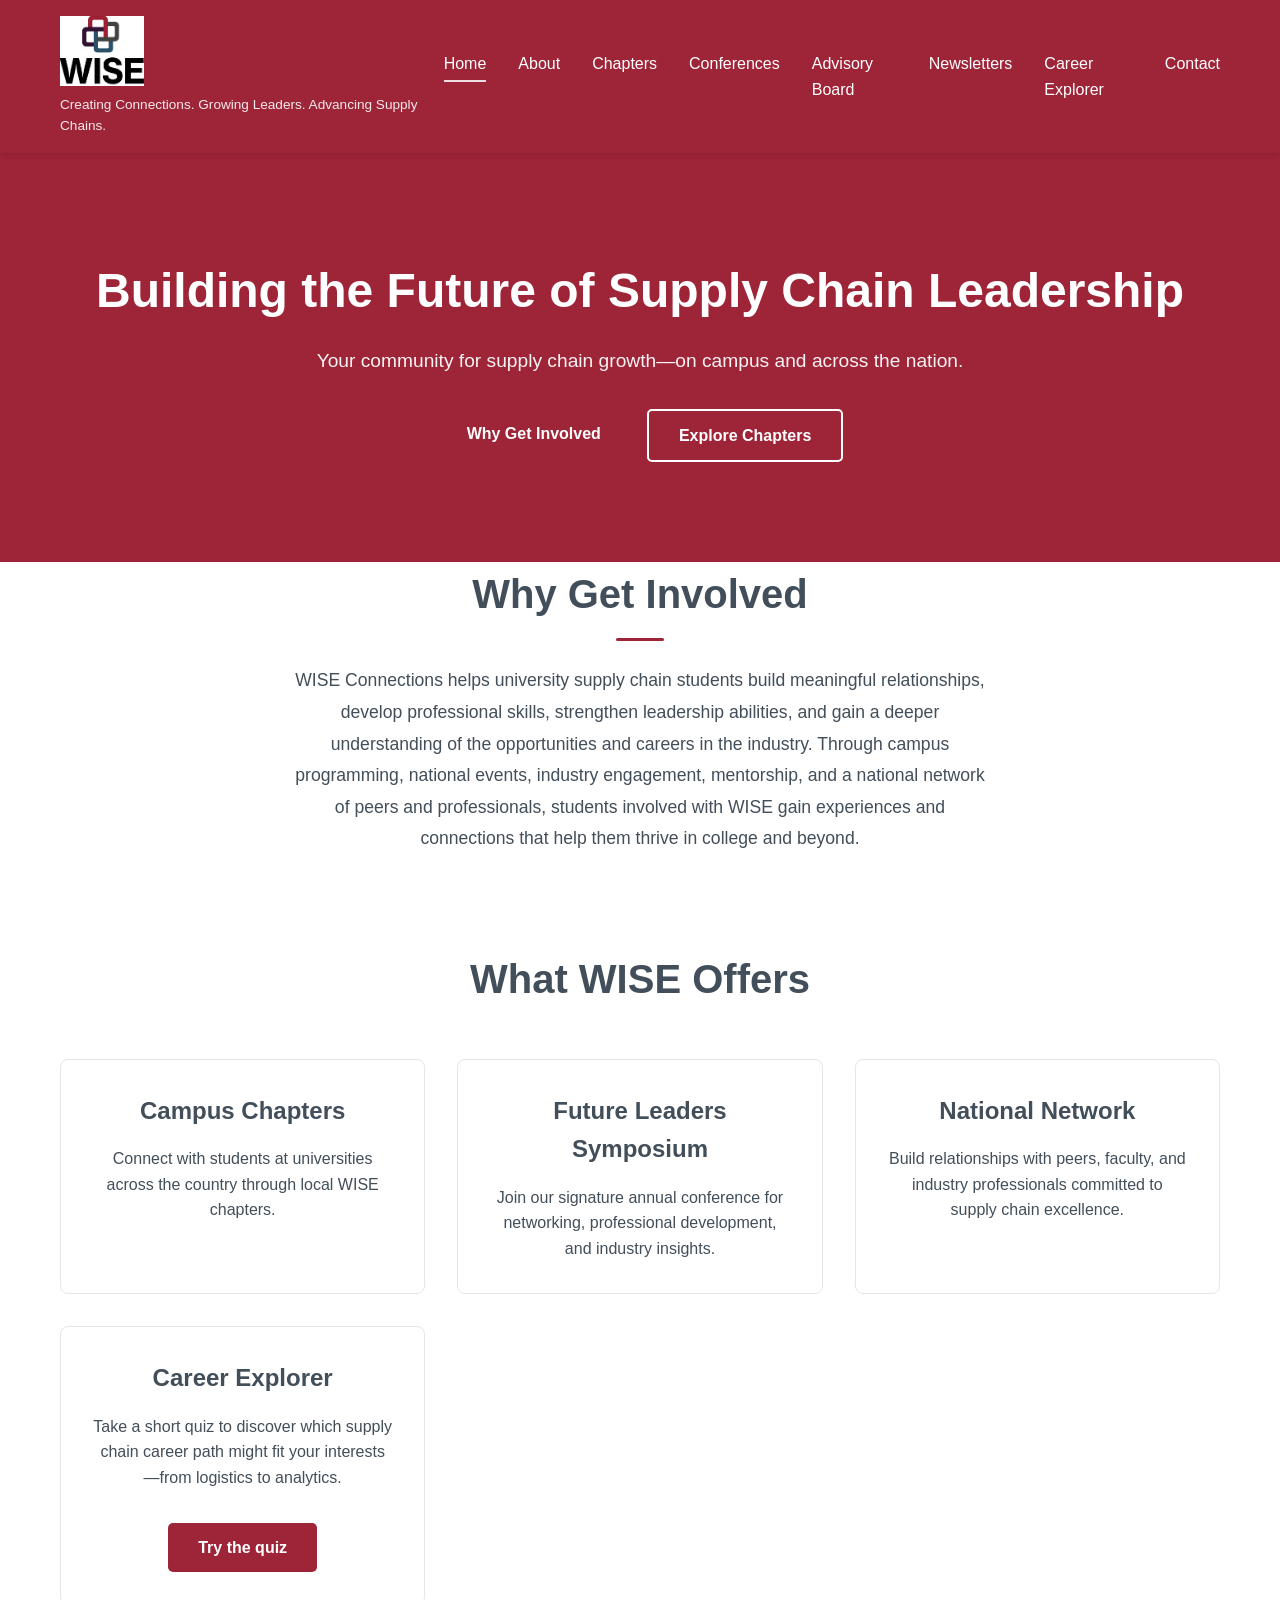
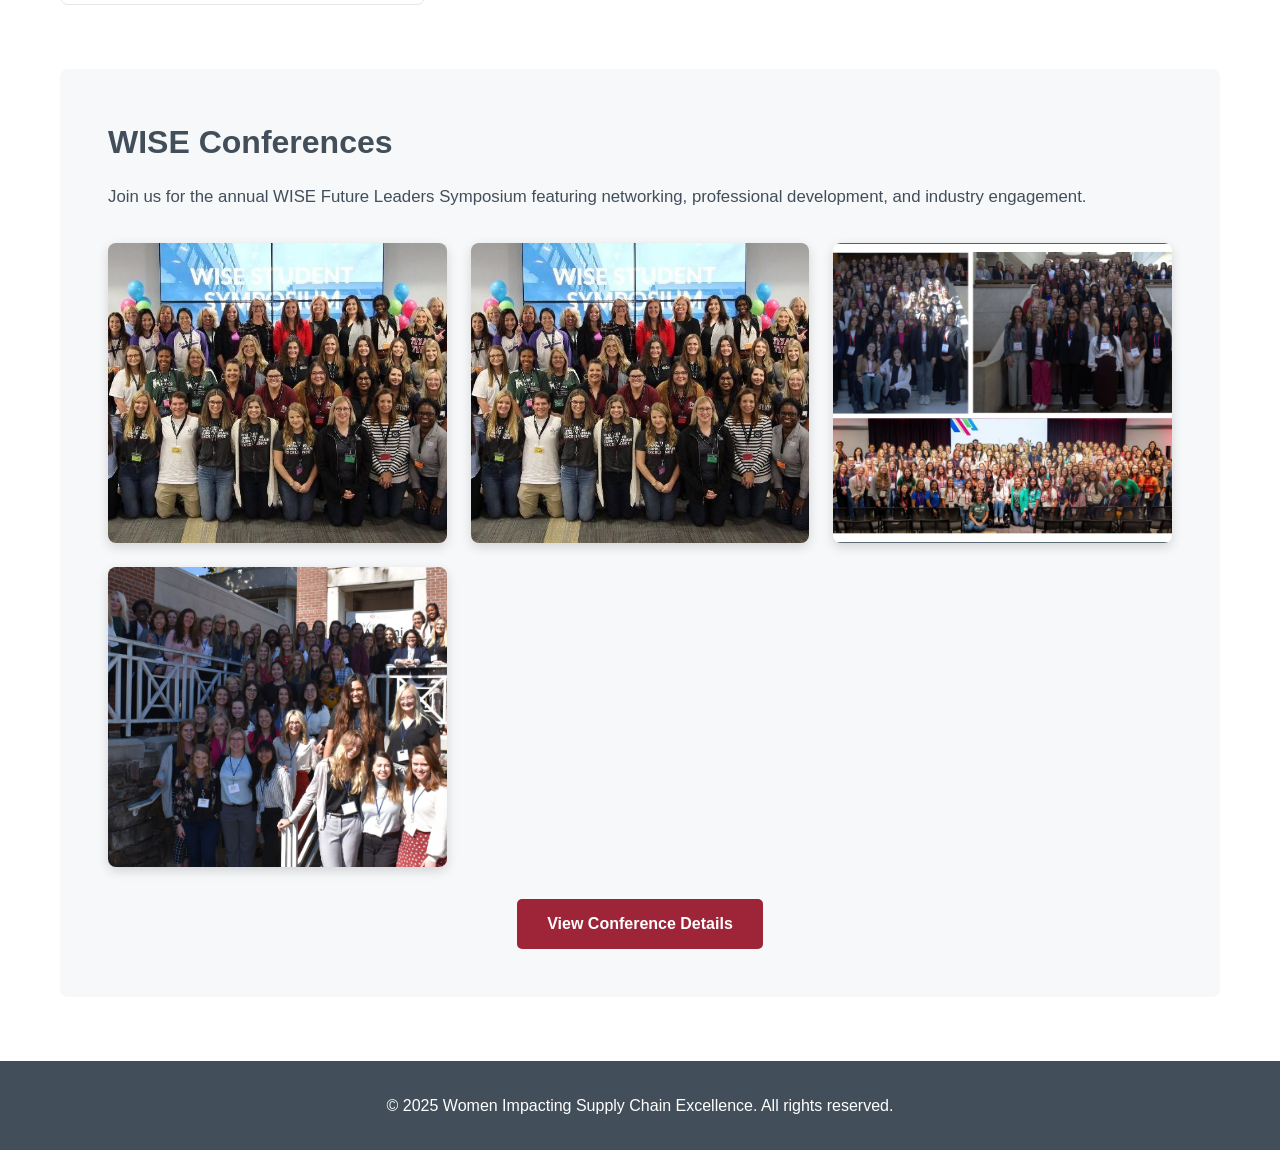
==== commit 05ec8763: "Add content guardrails and simplify the editing workflow. Separate content from layout with home cop" ====
--- a/index.html
+++ b/index.html
@@ -41,41 +41,21 @@
 
     <main class="container">
         <section class="about">
-            <h2>Why Get Involved</h2>
+            <h2 data-site="home-why-title">Why Get Involved</h2>
             <p data-site="why-get-involved">WISE Connections helps university supply chain students build meaningful relationships and professional skills.</p>
-            <p class="section-link"><a href="pages/about.html" class="btn btn-secondary">Read Our Story &amp; Mission</a></p>
+            <p class="section-link" id="home-why-cta"></p>
         </section>
 
         <section class="featured">
-            <h2>What WISE Offers</h2>
-            <div class="cards-grid">
-                <div class="card">
-                    <h3>Campus Chapters</h3>
-                    <p>Connect with students at universities across the country through local WISE chapters.</p>
-                </div>
-                <div class="card">
-                    <h3>Future Leaders Symposium</h3>
-                    <p>Join our signature annual conference for networking, professional development, and industry insights.</p>
-                </div>
-                <div class="card">
-                    <h3>National Network</h3>
-                    <p>Build relationships with peers, faculty, and industry professionals committed to supply chain excellence.</p>
-                </div>
-                <div class="card">
-                    <h3>Career Explorer</h3>
-                    <p>Take a short quiz to discover which supply chain career path might fit your interests—from logistics to analytics.</p>
-                    <p class="section-link"><a href="pages/career-explorer.html" class="btn btn-primary">Try the quiz</a></p>
-                </div>
-            </div>
+            <h2 data-site="home-offers-title">What WISE Offers</h2>
+            <div class="cards-grid" id="home-offers-grid"></div>
         </section>
 
         <section class="conference-highlights">
-            <h2>WISE Conferences</h2>
-            <p>Join us for the annual WISE Future Leaders Symposium featuring networking, professional development, and industry engagement.</p>
+            <h2 data-site="home-conferences-title">WISE Conferences</h2>
+            <p data-site="home-conferences-intro">Join us for the annual WISE Future Leaders Symposium featuring networking, professional development, and industry engagement.</p>
             <div class="conference-gallery" id="home-conference-gallery"></div>
-            <div class="conference-links">
-                <a href="pages/conferences.html" class="btn btn-primary">View Conference Details</a>
-            </div>
+            <div class="conference-links" id="home-conferences-cta"></div>
         </section>
     </main>
 
--- a/css/styles.css
+++ b/css/styles.css
@@ -5,12 +5,25 @@
 }
 
 :root {
-    --primary-color: #8B3A62;
-    --secondary-color: #2C3E50;
-    --accent-color: #E74C3C;
-    --light-bg: #F8F9FA;
-    --text-dark: #2C3E50;
+    /* Official WISE logo palette */
+    --wise-red: #9E2438;
+    --wise-purple: #311322;
+    --wise-gray: #424E59;
+    --wise-blue: #2C5162;
+
+    /* Site tokens — calm, brand-aligned */
+    --primary-color: var(--wise-red);
+    --secondary-color: var(--wise-purple);
+    --accent-color: var(--wise-blue);
+    --text-dark: var(--wise-gray);
+    --text-muted: #6B7785;
     --text-light: #FFFFFF;
+    --light-bg: #F7F8F9;
+    --border-color: #E4E7EA;
+    --primary-hover: #852032;
+    --accent-hover: #243F4D;
+    --shadow-soft: rgba(66, 78, 89, 0.08);
+    --shadow-medium: rgba(66, 78, 89, 0.14);
 }
 
 body {
@@ -74,8 +87,8 @@
 
 .nav-links a:hover,
 .nav-links a.active {
-    opacity: 0.8;
-    border-bottom: 2px solid var(--accent-color);
+    opacity: 1;
+    border-bottom: 2px solid rgba(255, 255, 255, 0.85);
     padding-bottom: 0.5rem;
 }
 
@@ -90,7 +103,7 @@
 
 /* Hero Section */
 .hero {
-    background: linear-gradient(135deg, var(--primary-color) 0%, var(--secondary-color) 100%);
+    background-color: var(--primary-color);
     color: var(--text-light);
     padding: 100px 20px;
     text-align: center;
@@ -126,13 +139,13 @@
 }
 
 .btn-primary {
-    background-color: var(--accent-color);
+    background-color: var(--primary-color);
     color: var(--text-light);
 }
 
 .btn-primary:hover {
-    background-color: #c0392b;
-    transform: translateY(-2px);
+    background-color: var(--primary-hover);
+    transform: none;
 }
 
 .btn-secondary {
@@ -159,7 +172,17 @@
 .about h2 {
     font-size: 2.5rem;
     margin-bottom: 1.5rem;
-    color: var(--primary-color);
+    color: var(--text-dark);
+}
+
+.about h2::after {
+    content: '';
+    display: block;
+    width: 48px;
+    height: 3px;
+    background-color: var(--primary-color);
+    margin: 0.75rem auto 0;
+    border-radius: 2px;
 }
 
 .about p {
@@ -174,7 +197,7 @@
     font-size: 2.5rem;
     text-align: center;
     margin-bottom: 3rem;
-    color: var(--primary-color);
+    color: var(--text-dark);
 }
 
 .cards-grid {
@@ -184,28 +207,29 @@
 }
 
 .card {
-    background-color: var(--light-bg);
+    background-color: #FFFFFF;
     padding: 2rem;
     border-radius: 8px;
     text-align: center;
-    transition: all 0.3s ease;
-    border: 1px solid #E0E0E0;
+    transition: box-shadow 0.25s ease, border-color 0.25s ease;
+    border: 1px solid var(--border-color);
 }
 
 .card:hover {
-    box-shadow: 0 5px 15px rgba(139, 58, 98, 0.2);
-    transform: translateY(-5px);
+    box-shadow: 0 4px 14px var(--shadow-soft);
+    border-color: #D5DAE0;
+    transform: none;
+}
+
+.card h3 {
+    margin-bottom: 1rem;
+    color: var(--text-dark);
+    font-size: 1.5rem;
 }
 
 .card .btn-primary {
     display: inline-block;
     margin-top: 0.5rem;
-}
-
-.card h3 {
-    margin-bottom: 1rem;
-    color: var(--primary-color);
-    font-size: 1.5rem;
 }
 
 .card p {
@@ -253,7 +277,7 @@
 .conf-photo:hover,
 .gallery-photo:hover {
     transform: scale(1.05);
-    box-shadow: 0 8px 20px rgba(139, 58, 98, 0.3);
+    box-shadow: 0 8px 20px rgba(66, 78, 89, 0.14);
 }
 
 .conference-photo-gallery {
@@ -279,7 +303,7 @@
 
 /* Footer */
 footer {
-    background-color: var(--secondary-color);
+    background-color: var(--wise-gray);
     color: var(--text-light);
     text-align: center;
     padding: 2rem 0;
@@ -295,7 +319,7 @@
 }
 
 table thead {
-    background-color: var(--primary-color);
+    background-color: var(--wise-gray);
     color: var(--text-light);
 }
 
@@ -364,20 +388,21 @@
 }
 
 .chapter-card {
-    background-color: var(--light-bg);
+    background-color: #FFFFFF;
     padding: 2rem;
     border-radius: 8px;
-    border-left: 5px solid var(--primary-color);
-    transition: all 0.3s ease;
+    border: 1px solid var(--border-color);
+    border-left: 4px solid var(--accent-color);
+    transition: box-shadow 0.25s ease;
 }
 
 .chapter-card:hover {
-    box-shadow: 0 5px 15px rgba(139, 58, 98, 0.2);
-    transform: translateY(-5px);
+    box-shadow: 0 4px 14px var(--shadow-soft);
+    transform: none;
 }
 
 .chapter-card h3 {
-    color: var(--primary-color);
+    color: var(--text-dark);
     margin-bottom: 1rem;
 }
 
@@ -395,19 +420,21 @@
 }
 
 .university-tile {
-    background-color: var(--primary-color);
-    color: var(--text-light);
+    background-color: #FFFFFF;
+    color: var(--text-dark);
     padding: 1.5rem;
     border-radius: 8px;
     text-align: center;
     font-weight: 600;
-    transition: all 0.3s ease;
-    box-shadow: 0 2px 8px rgba(0, 0, 0, 0.1);
+    transition: box-shadow 0.25s ease, border-color 0.25s ease;
+    border: 1px solid var(--border-color);
+    border-top: 3px solid var(--primary-color);
+    box-shadow: none;
 }
 
 .university-tile:hover {
-    transform: translateY(-5px);
-    box-shadow: 0 8px 16px rgba(139, 58, 98, 0.3);
+    box-shadow: 0 4px 12px var(--shadow-soft);
+    transform: none;
 }
 
 /* Resource Box */
@@ -504,7 +531,7 @@
 .conference-item .year {
     font-size: 1.8rem;
     font-weight: bold;
-    color: var(--primary-color);
+    color: var(--accent-color);
 }
 
 .conference-details {
@@ -569,8 +596,8 @@
 }
 
 .board-member:hover {
-    box-shadow: 0 5px 15px rgba(139, 58, 98, 0.2);
-    transform: translateY(-3px);
+    box-shadow: 0 4px 14px var(--shadow-soft);
+    transform: none;
 }
 
 .member-info h3 {
@@ -587,7 +614,7 @@
 
 .member-info .company {
     font-style: italic;
-    color: var(--secondary-color);
+    color: var(--text-muted);
     margin-bottom: 0.8rem;
 }
 
@@ -637,7 +664,7 @@
 .dropdown-filter:focus {
     outline: none;
     border-color: var(--accent-color);
-    box-shadow: 0 0 5px rgba(139, 58, 98, 0.3);
+    box-shadow: 0 0 5px rgba(66, 78, 89, 0.14);
 }
 
 .past-board-period {
@@ -650,6 +677,19 @@
     color: var(--primary-color);
     margin-bottom: 1.5rem;
     font-size: 1.3rem;
+}
+
+.board-group-photo {
+    width: 100%;
+    max-width: 900px;
+    display: block;
+    margin: 0 auto 1.5rem;
+    border-radius: 8px;
+    box-shadow: 0 4px 12px rgba(0, 0, 0, 0.12);
+}
+
+#current-board-table {
+    margin-top: 1rem;
 }
 
 .past-board-table {
@@ -659,7 +699,7 @@
 }
 
 .past-board-table thead {
-    background-color: var(--primary-color);
+    background-color: var(--wise-gray);
     color: var(--text-light);
 }
 
@@ -693,7 +733,7 @@
 
 .board-photo-card:hover {
     transform: translateY(-5px);
-    box-shadow: 0 8px 20px rgba(139, 58, 98, 0.3);
+    box-shadow: 0 8px 20px rgba(66, 78, 89, 0.14);
 }
 
 .board-photo {
@@ -728,11 +768,12 @@
 }
 
 .mission-card {
-    background-color: var(--light-bg);
+    background-color: #FFFFFF;
     padding: 2rem;
     border-radius: 8px;
     text-align: center;
-    border-top: 4px solid var(--primary-color);
+    border: 1px solid var(--border-color);
+    border-top: 3px solid var(--accent-color);
 }
 
 .mission-card h3 {
@@ -747,25 +788,28 @@
 
 /* Newsletters Page Styles */
 .newsletter-subscribe {
-    background: linear-gradient(135deg, var(--primary-color) 0%, var(--secondary-color) 100%);
-    color: var(--text-light);
+    background-color: var(--light-bg);
+    color: var(--text-dark);
     padding: 3rem;
     border-radius: 8px;
     margin: 3rem 0;
     text-align: center;
+    border: 1px solid var(--border-color);
+    border-top: 4px solid var(--primary-color);
 }
 
 .newsletter-subscribe h2 {
-    color: var(--text-light);
+    color: var(--text-dark);
     margin-bottom: 2rem;
 }
 
 .subscribe-box {
     max-width: 600px;
     margin: 0 auto;
-    background-color: rgba(255, 255, 255, 0.1);
+    background-color: #FFFFFF;
     padding: 2rem;
     border-radius: 8px;
+    border: 1px solid var(--border-color);
 }
 
 .subscribe-box p {
@@ -805,7 +849,7 @@
     margin-right: 1.5rem;
     margin-bottom: 0.5rem;
     cursor: pointer;
-    color: var(--text-light);
+    color: var(--text-dark);
     font-weight: 500;
 }
 
@@ -836,18 +880,19 @@
 }
 
 .newsletter-card {
-    background-color: var(--light-bg);
+    background-color: #FFFFFF;
     padding: 2rem;
     border-radius: 8px;
-    border-top: 4px solid var(--primary-color);
+    border: 1px solid var(--border-color);
+    border-top: 3px solid var(--accent-color);
     transition: all 0.3s ease;
     display: flex;
     flex-direction: column;
 }
 
 .newsletter-card:hover {
-    box-shadow: 0 5px 15px rgba(139, 58, 98, 0.2);
-    transform: translateY(-5px);
+    box-shadow: 0 4px 14px var(--shadow-soft);
+    transform: none;
 }
 
 .newsletter-date {
@@ -919,7 +964,7 @@
 }
 
 .archive-table thead {
-    background-color: var(--primary-color);
+    background-color: var(--wise-gray);
     color: var(--text-light);
 }
 
@@ -990,7 +1035,7 @@
 .form-group textarea:focus {
     outline: none;
     border-color: var(--primary-color);
-    box-shadow: 0 0 5px rgba(139, 58, 98, 0.3);
+    box-shadow: 0 0 5px rgba(66, 78, 89, 0.14);
 }
 
 #formMessage {
@@ -1118,8 +1163,44 @@
     margin-bottom: 1.5rem;
 }
 
-/* About page */
+/* Section headings — calm body, brand accents elsewhere */
+main h2,
+.advisory-section h2,
+.conference-highlights h2,
+.conference-photo-gallery h2,
+.newsletters-section h2,
+.newsletter-archive h2,
+.chapter-contacts h2,
+.advisory-info h2,
+.quiz-card h2,
+.map-controls-card label {
+    color: var(--text-dark);
+}
+
+main h3,
+.value-card h3,
+.chapter-card h3,
+.card h3,
+.conference-feature h3,
+.conference-details h3,
+.benefit h3,
+.member-info h3,
+.mission-card h3,
+.newsletter-card h3,
+.info-card h3,
+.info-box h3,
+.contact-form h2,
+.contact-info h2,
+.quiz-result-columns h3,
+.resource-box h3,
+.past-board-period h3,
+.photo-name {
+    color: var(--text-dark);
+}
+
 .story-content p {
+    margin-bottom: 1rem;
+}
     margin-bottom: 1rem;
 }
 
@@ -1131,15 +1212,32 @@
 }
 
 .value-card {
-    background: var(--light-bg);
+    background: #FFFFFF;
     padding: 1.5rem;
     border-radius: 8px;
-    border-left: 4px solid var(--primary-color);
+    border: 1px solid var(--border-color);
+    border-left: 4px solid var(--accent-color);
 }
 
 .value-card h3 {
     color: var(--primary-color);
     margin-bottom: 0.5rem;
+}
+
+.founder-profile {
+    display: flex;
+    gap: 2rem;
+    align-items: flex-start;
+    margin-top: 1rem;
+}
+
+.founder-photo {
+    width: 200px;
+    height: auto;
+    border-radius: 8px;
+    flex-shrink: 0;
+    box-shadow: 0 4px 12px rgba(0, 0, 0, 0.12);
+    object-fit: cover;
 }
 
 .founder-quote {
@@ -1147,7 +1245,8 @@
     padding: 2rem;
     border-radius: 8px;
     border-left: 4px solid var(--accent-color);
-    margin-top: 1rem;
+    margin-top: 0;
+    flex: 1;
     font-style: italic;
 }
 
@@ -1160,6 +1259,52 @@
 
 .section-link {
     margin-top: 1.5rem;
+}
+
+/* Advisory map */
+.map-page {
+    padding-top: 40px;
+}
+
+.map-controls-card,
+.map-card {
+    background: var(--light-bg);
+    border: 1px solid #e0e0e0;
+    border-radius: 10px;
+    padding: 1.25rem 1.5rem;
+    margin-bottom: 1.5rem;
+}
+
+.map-controls-card {
+    display: flex;
+    flex-wrap: wrap;
+    gap: 0.75rem 1rem;
+    align-items: center;
+}
+
+.map-controls-card label {
+    font-weight: 600;
+    color: var(--primary-color);
+}
+
+#map-year-filter {
+    border: 1px solid #ccc;
+    border-radius: 6px;
+    padding: 0.5rem 0.75rem;
+    font-size: 1rem;
+    min-width: 180px;
+}
+
+.map-summary {
+    font-size: 0.95rem;
+    color: var(--text-muted);
+    margin: 0;
+}
+
+#advisory-map {
+    width: 100%;
+    height: 600px;
+    border-radius: 8px;
 }
 
 /* Career Explorer quiz */
@@ -1189,7 +1334,7 @@
 .quiz-subtitle {
     font-size: 1.1rem;
     margin-bottom: 1rem;
-    color: var(--secondary-color);
+    color: var(--text-muted);
 }
 
 .quiz-meta {
@@ -1257,7 +1402,7 @@
 .quiz-result-tagline {
     font-size: 1.15rem;
     font-weight: 600;
-    color: var(--secondary-color);
+    color: var(--accent-color);
     margin-bottom: 1rem;
 }
 
@@ -1318,7 +1463,7 @@
 }
 
 .btn-quiz-primary:hover {
-    background-color: #6d2e4d;
+    background-color: var(--primary-hover);
 }
 
 .btn-quiz-outline {
@@ -1358,7 +1503,7 @@
     }
 
     .conference-item .year {
-        background-color: var(--primary-color);
+        background-color: var(--wise-gray);
         color: var(--text-light);
         padding: 0.5rem;
         border-radius: 4px;
@@ -1368,6 +1513,15 @@
     .chapter-card {
         border-left: none;
         border-top: 5px solid var(--primary-color);
+    }
+
+    .founder-profile {
+        flex-direction: column;
+        align-items: center;
+    }
+
+    .founder-photo {
+        width: 160px;
     }
 }
 
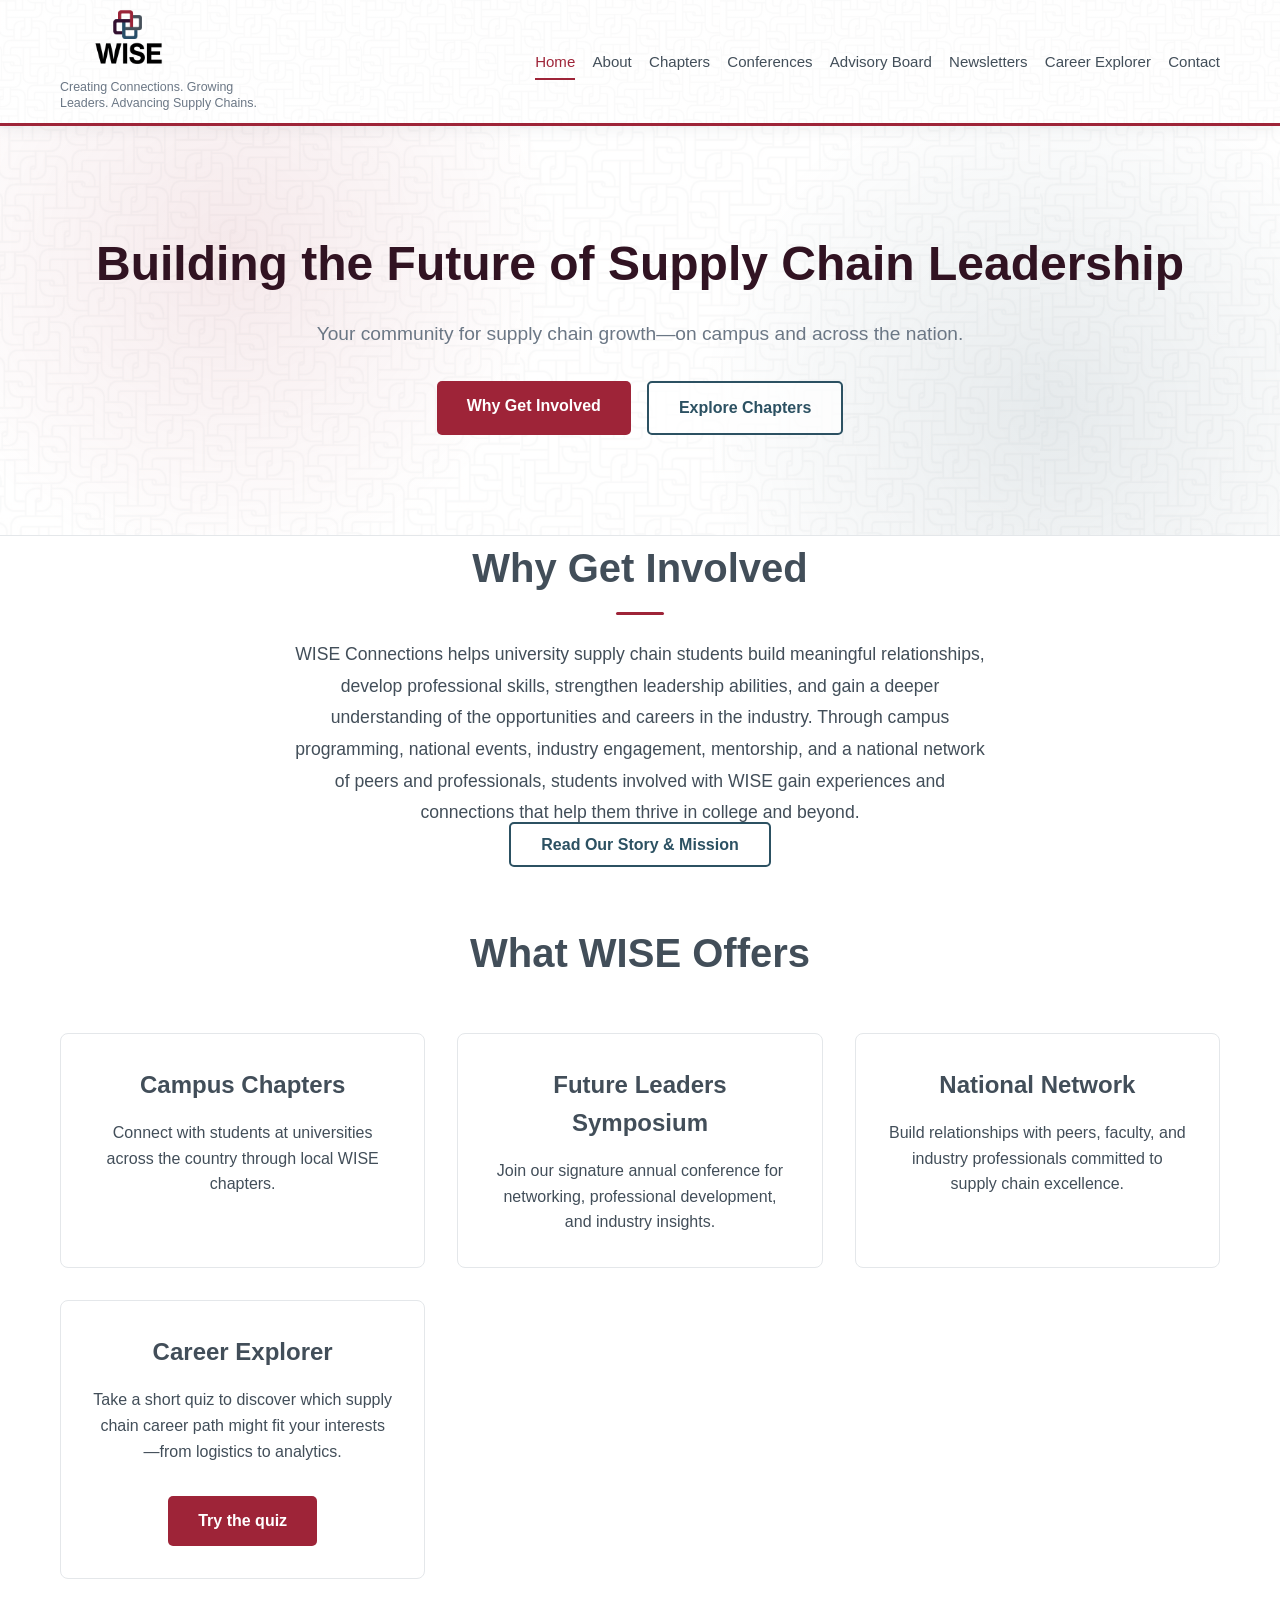
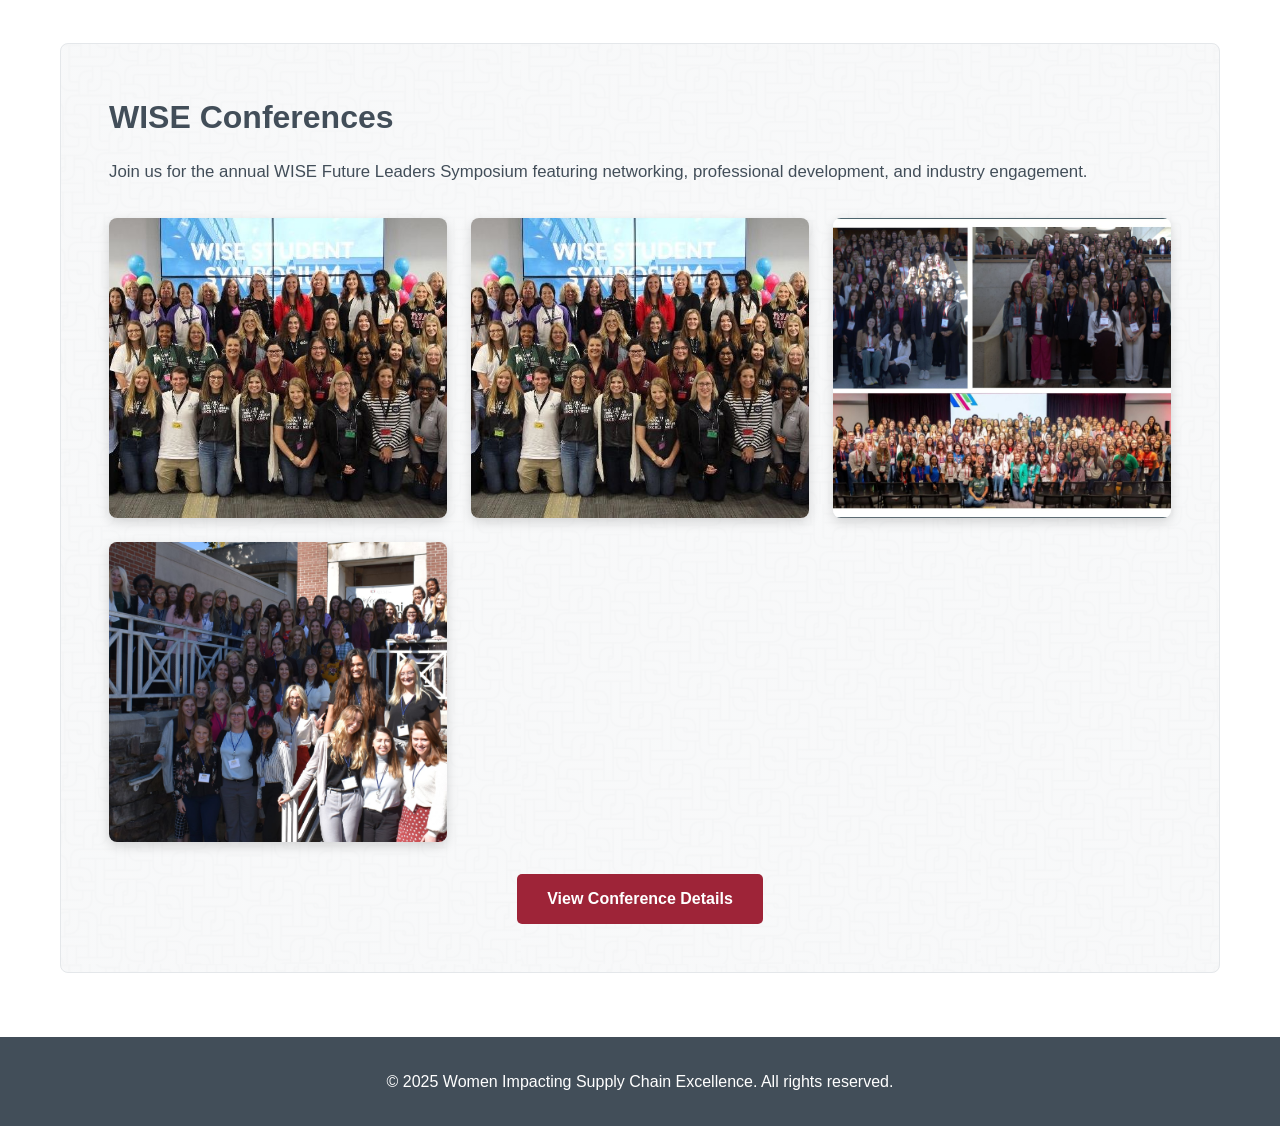
==== commit b4dae2e8: "Refresh WISE branding and page styling" ====
--- a/index.html
+++ b/index.html
@@ -4,14 +4,14 @@
     <meta charset="UTF-8">
     <meta name="viewport" content="width=device-width, initial-scale=1.0">
     <title>WISE - Women Impacting Supply Chain Excellence</title>
-    <link rel="icon" href="images/WISE_student_logo-color.jpg" type="image/jpeg">
-    <link rel="stylesheet" href="css/styles.css">
+    <link rel="icon" href="WISE%20Brand%20Guides/WISELogo.png" type="image/png">
+    <link rel="stylesheet" href="css/styles.css?v=20260826-4">
 </head>
 <body data-page="home">
     <nav class="navbar">
         <div class="container">
             <div class="logo">
-                <img src="images/WISE_student_logo-color.jpg" alt="WISE Logo" class="logo-img">
+                <img src="WISE%20Brand%20Guides/WISELogo.png" alt="WISE Logo" class="logo-img">
                 <p class="tagline" data-site="tagline">Creating Connections. Growing Leaders. Advancing Supply Chains.</p>
             </div>
             <ul class="nav-links">
--- a/css/styles.css
+++ b/css/styles.css
@@ -41,13 +41,18 @@
 
 /* Navbar */
 .navbar {
-    background-color: var(--primary-color);
-    color: var(--text-light);
-    padding: 1rem 0;
+    background-color: #FFFFFF;
+    background-image:
+        linear-gradient(rgba(255, 255, 255, 0.84), rgba(255, 255, 255, 0.84)),
+        url('../WISE%20Brand%20Guides/9.png');
+    background-size: auto, 360px;
+    color: var(--text-dark);
+    padding: 0.7rem 0;
     position: sticky;
     top: 0;
-    z-index: 100;
-    box-shadow: 0 2px 5px rgba(0, 0, 0, 0.1);
+    z-index: 1000;
+    border-bottom: 3px solid var(--wise-red);
+    box-shadow: 0 3px 14px var(--shadow-soft);
 }
 
 .navbar .container {
@@ -62,33 +67,38 @@
 }
 
 .logo .tagline {
-    font-size: 0.85rem;
-    opacity: 0.9;
+    max-width: 210px;
+    font-size: 0.78rem;
+    line-height: 1.3;
+    color: var(--text-muted);
 }
 
 .logo-img {
-    height: 70px;
-    width: auto;
+    display: block;
+    width: 138px;
+    height: 90px;
     object-fit: contain;
+    margin: -12px 0 -10px;
 }
 
 .nav-links {
     display: flex;
     list-style: none;
-    gap: 2rem;
+    gap: clamp(0.8rem, 1.35vw, 1.5rem);
 }
 
 .nav-links a {
-    color: var(--text-light);
+    color: var(--text-dark);
     text-decoration: none;
     font-weight: 500;
-    transition: opacity 0.3s ease;
+    font-size: 0.94rem;
+    transition: color 0.2s ease, border-color 0.2s ease;
 }
 
 .nav-links a:hover,
 .nav-links a.active {
-    opacity: 1;
-    border-bottom: 2px solid rgba(255, 255, 255, 0.85);
+    color: var(--wise-red);
+    border-bottom: 2px solid var(--wise-red);
     padding-bottom: 0.5rem;
 }
 
@@ -96,28 +106,36 @@
     display: none;
     background: none;
     border: none;
-    color: var(--text-light);
+    color: var(--wise-purple);
     font-size: 1.5rem;
     cursor: pointer;
 }
 
 /* Hero Section */
 .hero {
-    background-color: var(--primary-color);
-    color: var(--text-light);
+    background-color: #F9FAFA;
+    background-image:
+        radial-gradient(circle at 18% 30%, rgba(158, 36, 56, 0.10), transparent 30%),
+        radial-gradient(circle at 82% 70%, rgba(44, 81, 98, 0.12), transparent 32%),
+        linear-gradient(rgba(255, 255, 255, 0.82), rgba(255, 255, 255, 0.82)),
+        url('../WISE%20Brand%20Guides/9.png');
+    background-size: auto, auto, auto, 520px;
+    color: var(--text-dark);
     padding: 100px 20px;
     text-align: center;
+    border-bottom: 1px solid var(--border-color);
 }
 
 .hero-content h2 {
     font-size: 3rem;
     margin-bottom: 1rem;
+    color: var(--wise-purple);
 }
 
 .hero-content p {
     font-size: 1.2rem;
     margin-bottom: 2rem;
-    opacity: 0.95;
+    color: var(--text-muted);
 }
 
 .cta-buttons {
@@ -149,14 +167,14 @@
 }
 
 .btn-secondary {
-    background-color: transparent;
+    background-color: rgba(255, 255, 255, 0.76);
+    color: var(--accent-color);
+    border: 2px solid var(--accent-color);
+}
+
+.btn-secondary:hover {
+    background-color: var(--accent-color);
     color: var(--text-light);
-    border: 2px solid var(--text-light);
-}
-
-.btn-secondary:hover {
-    background-color: var(--text-light);
-    color: var(--primary-color);
 }
 
 /* Main Content */
@@ -239,8 +257,13 @@
 .conference-highlights {
     margin: 4rem 0;
     background-color: var(--light-bg);
+    background-image:
+        linear-gradient(rgba(247, 248, 249, 0.90), rgba(247, 248, 249, 0.90)),
+        url('../WISE%20Brand%20Guides/9.png');
+    background-size: auto, 460px;
     padding: 3rem;
     border-radius: 8px;
+    border: 1px solid var(--border-color);
 }
 
 .conference-highlights h2 {
@@ -335,7 +358,7 @@
 }
 
 /* Responsive Design */
-@media (max-width: 768px) {
+@media (max-width: 1050px) {
     .nav-links {
         display: none;
         flex-direction: column;
@@ -344,9 +367,15 @@
         top: 100%;
         left: 0;
         right: 0;
-        background-color: var(--primary-color);
+        background-color: #FFFFFF;
+        background-image:
+            linear-gradient(rgba(255, 255, 255, 0.90), rgba(255, 255, 255, 0.90)),
+            url('../WISE%20Brand%20Guides/9.png');
+        background-size: auto, 360px;
         padding: 1rem;
         text-align: center;
+        border-bottom: 2px solid var(--wise-red);
+        box-shadow: 0 8px 16px var(--shadow-soft);
     }
 
     .nav-links.active {
@@ -1090,38 +1119,43 @@
     flex-direction: column;
     justify-content: center;
     align-items: center;
-    padding: 2rem;
-    border-radius: 8px;
+    padding: 1.5rem;
+    border-radius: 10px;
     text-decoration: none;
-    color: white;
+    color: var(--text-dark);
     font-weight: 600;
-    transition: all 0.3s ease;
+    transition: background-color 0.2s ease, box-shadow 0.2s ease, border-color 0.2s ease;
     text-align: center;
-    min-height: 180px;
+    min-height: 135px;
+    background: #FFFFFF;
+    border: 1px solid var(--border-color);
+    box-shadow: 0 2px 8px var(--shadow-soft);
 }
 
 .social-card h3 {
     margin: 0 0 0.5rem 0;
-    font-size: 1.5rem;
+    font-size: 1.25rem;
+    color: var(--text-dark);
 }
 
 .social-card p {
     margin: 0;
     font-size: 0.95rem;
-    opacity: 0.9;
+    color: var(--text-muted);
+    font-weight: 500;
 }
 
 .social-card:hover {
-    transform: translateY(-5px);
-    box-shadow: 0 8px 20px rgba(0, 0, 0, 0.2);
+    background-color: var(--light-bg);
+    box-shadow: 0 5px 14px var(--shadow-soft);
 }
 
 .social-card.linkedin {
-    background: linear-gradient(135deg, #0077B5 0%, #005885 100%);
+    border-top: 3px solid var(--wise-blue);
 }
 
 .social-card.instagram {
-    background: linear-gradient(135deg, #E4405F 0%, #F77737 50%, #FCAF45 100%);
+    border-top: 3px solid var(--wise-purple);
 }
 
 /* Social Media Feeds */
@@ -1133,10 +1167,11 @@
 }
 
 .social-feed {
-    background-color: var(--light-bg);
+    background-color: #FFFFFF;
     padding: 1.5rem;
     border-radius: 8px;
-    border: 1px solid #E0E0E0;
+    border: 1px solid var(--border-color);
+    box-shadow: 0 2px 8px var(--shadow-soft);
 }
 
 .social-feed h3 {
@@ -1201,8 +1236,6 @@
 .story-content p {
     margin-bottom: 1rem;
 }
-    margin-bottom: 1rem;
-}
 
 .values-grid {
     display: grid;
@@ -1225,33 +1258,51 @@
 }
 
 .founder-profile {
-    display: flex;
-    gap: 2rem;
-    align-items: flex-start;
-    margin-top: 1rem;
+    display: grid;
+    grid-template-columns: 190px minmax(0, 1fr);
+    gap: clamp(1.5rem, 4vw, 3rem);
+    align-items: center;
+    margin-top: 1.5rem;
+    padding: clamp(1.5rem, 4vw, 2.5rem);
+    background: #FFFFFF;
+    border: 1px solid var(--border-color);
+    border-radius: 16px;
+    box-shadow: 0 4px 16px var(--shadow-soft);
+}
+
+.founder-section {
+    margin-top: 5rem;
 }
 
 .founder-photo {
-    width: 200px;
-    height: auto;
-    border-radius: 8px;
-    flex-shrink: 0;
-    box-shadow: 0 4px 12px rgba(0, 0, 0, 0.12);
+    width: 190px;
+    height: 220px;
+    border-radius: 14px;
+    box-shadow: 0 3px 12px var(--shadow-soft);
     object-fit: cover;
+    object-position: center top;
 }
 
 .founder-quote {
-    background: var(--light-bg);
-    padding: 2rem;
-    border-radius: 8px;
-    border-left: 4px solid var(--accent-color);
-    margin-top: 0;
-    flex: 1;
-    font-style: italic;
+    background: transparent;
+    padding: 0;
+    border: 0;
+    margin: 0;
+    font-style: normal;
+    color: var(--text-dark);
+    line-height: 1.8;
+}
+
+.founder-quote p + p {
+    margin-top: 1.15rem;
 }
 
 .founder-quote footer {
-    margin-top: 1.5rem;
+    margin-top: 1.25rem;
+    padding: 1rem 0 0;
+    background: transparent;
+    border-top: 1px solid var(--border-color);
+    text-align: left;
     font-style: normal;
     font-weight: 600;
     color: var(--primary-color);
@@ -1516,12 +1567,17 @@
     }
 
     .founder-profile {
-        flex-direction: column;
-        align-items: center;
+        grid-template-columns: 1fr;
+        justify-items: center;
     }
 
     .founder-photo {
-        width: 160px;
+        width: 170px;
+        height: 195px;
+    }
+
+    .founder-quote footer {
+        text-align: center;
     }
 }
 
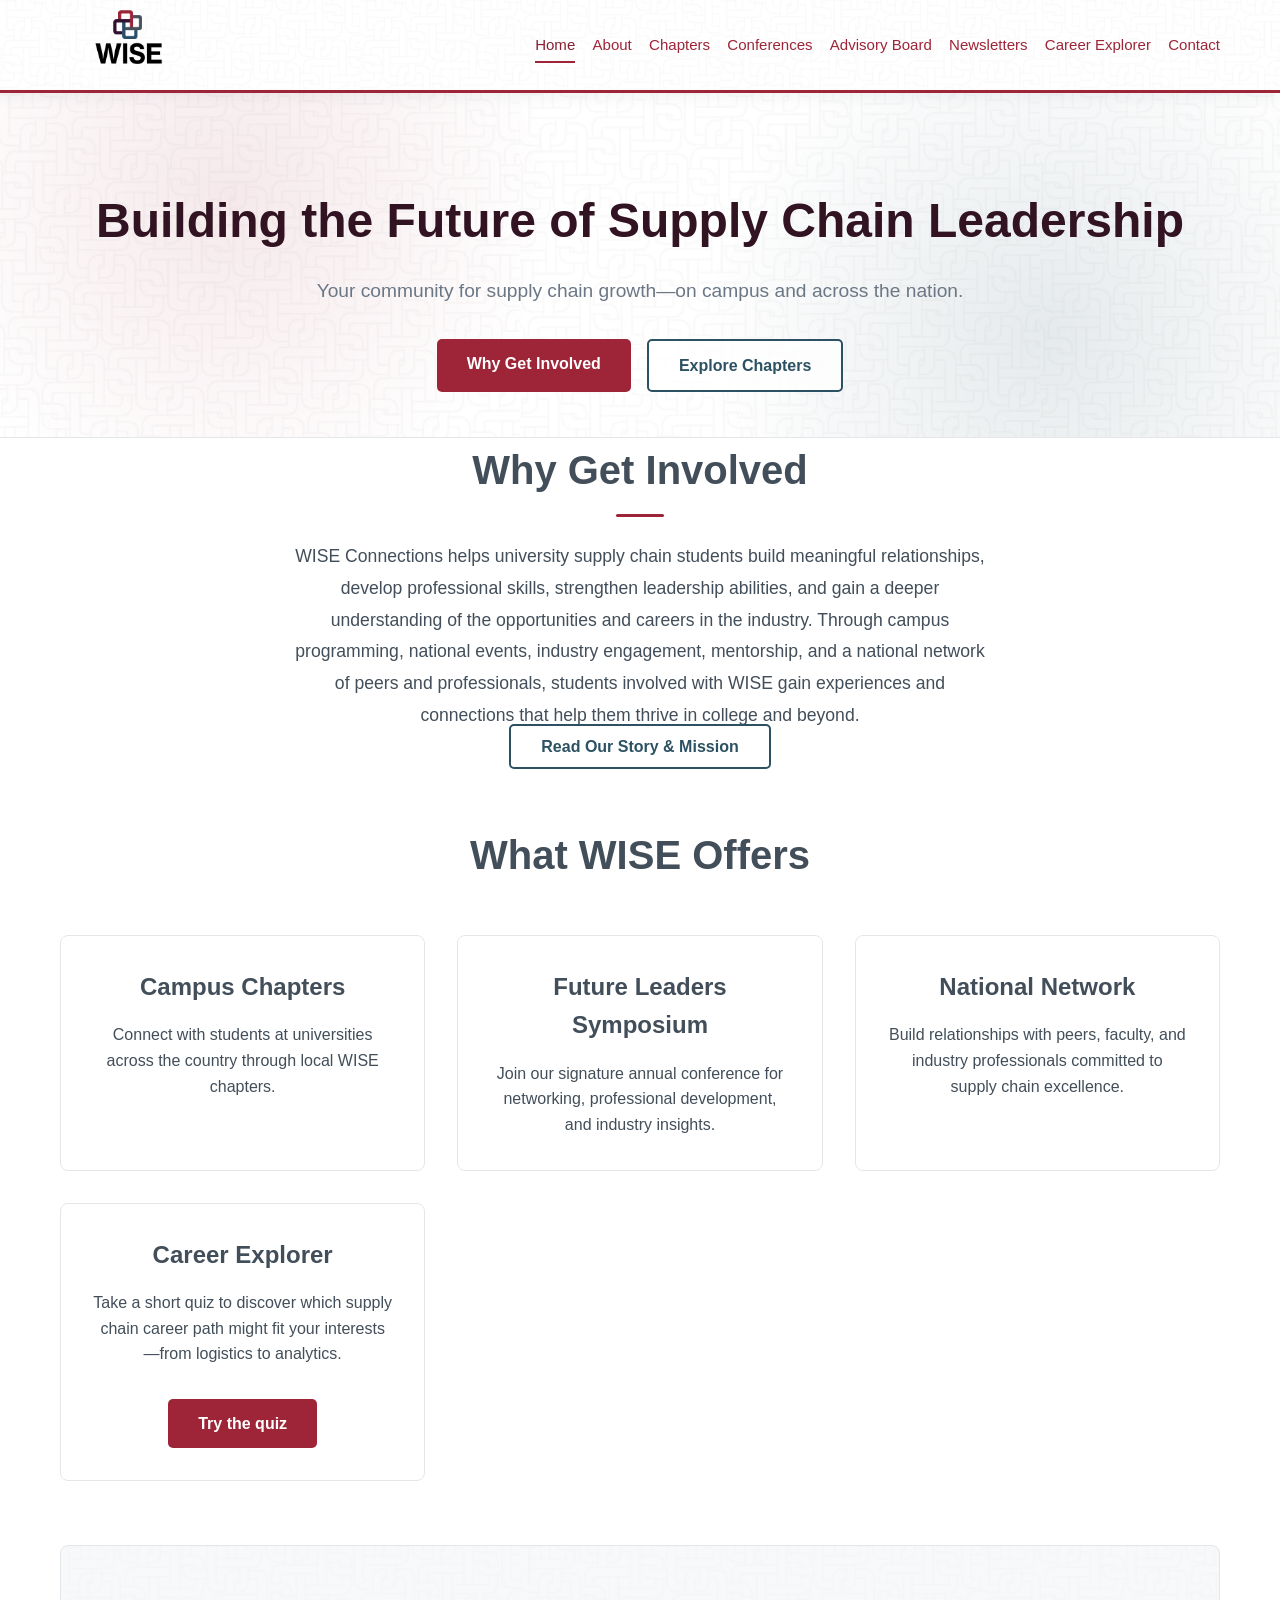
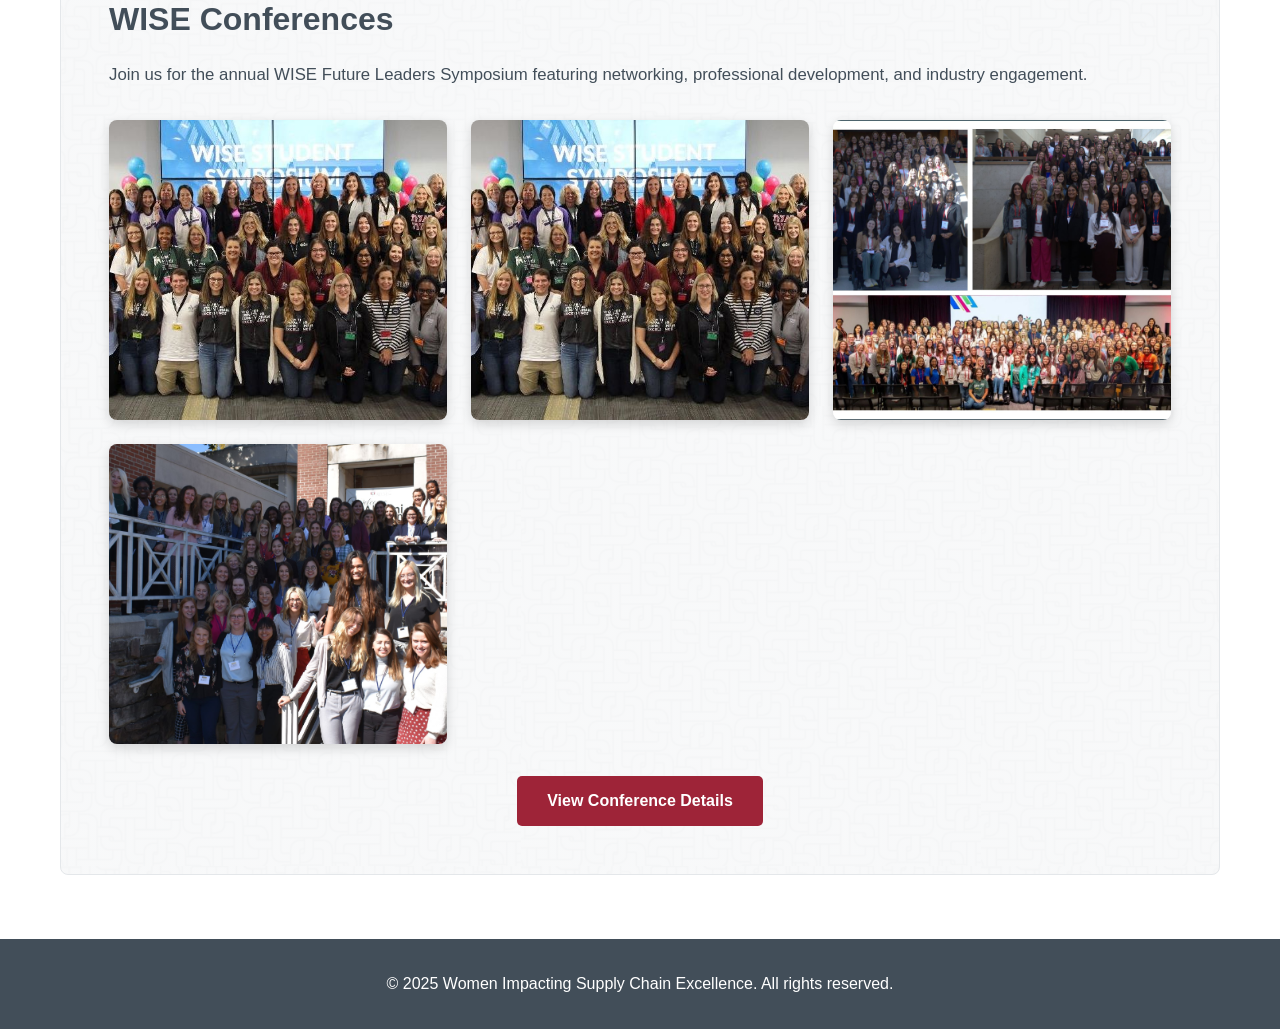
==== commit 594ab7a3: "Edited the logo Made some minor tweaks." ====
--- a/index.html
+++ b/index.html
@@ -5,14 +5,13 @@
     <meta name="viewport" content="width=device-width, initial-scale=1.0">
     <title>WISE - Women Impacting Supply Chain Excellence</title>
     <link rel="icon" href="WISE%20Brand%20Guides/WISELogo.png" type="image/png">
-    <link rel="stylesheet" href="css/styles.css?v=20260826-4">
+    <link rel="stylesheet" href="css/styles.css?v=20260827-1">
 </head>
 <body data-page="home">
     <nav class="navbar">
         <div class="container">
             <div class="logo">
                 <img src="WISE%20Brand%20Guides/WISELogo.png" alt="WISE Logo" class="logo-img">
-                <p class="tagline" data-site="tagline">Creating Connections. Growing Leaders. Advancing Supply Chains.</p>
             </div>
             <ul class="nav-links">
                 <li><a href="index.html" class="active">Home</a></li>
--- a/css/styles.css
+++ b/css/styles.css
@@ -88,7 +88,7 @@
 }
 
 .nav-links a {
-    color: var(--text-dark);
+    color: var(--wise-red);
     text-decoration: none;
     font-weight: 500;
     font-size: 0.94rem;
@@ -97,7 +97,7 @@
 
 .nav-links a:hover,
 .nav-links a.active {
-    color: var(--wise-red);
+    color: var(--primary-hover);
     border-bottom: 2px solid var(--wise-red);
     padding-bottom: 0.5rem;
 }
@@ -121,7 +121,7 @@
         url('../WISE%20Brand%20Guides/9.png');
     background-size: auto, auto, auto, 520px;
     color: var(--text-dark);
-    padding: 100px 20px;
+    padding: 90px 20px 45px;
     text-align: center;
     border-bottom: 1px solid var(--border-color);
 }
@@ -179,7 +179,7 @@
 
 /* Main Content */
 main {
-    padding: 60px 20px;
+    padding: 30px 20px 60px;
 }
 
 .about {
@@ -449,12 +449,19 @@
 }
 
 .university-tile {
+    display: flex;
+    flex-direction: column;
+    align-items: center;
+    justify-content: center;
+    gap: 0.45rem;
     background-color: #FFFFFF;
     color: var(--text-dark);
     padding: 1.5rem;
+    min-height: 104px;
     border-radius: 8px;
     text-align: center;
     font-weight: 600;
+    text-decoration: none;
     transition: box-shadow 0.25s ease, border-color 0.25s ease;
     border: 1px solid var(--border-color);
     border-top: 3px solid var(--primary-color);
@@ -463,7 +470,14 @@
 
 .university-tile:hover {
     box-shadow: 0 4px 12px var(--shadow-soft);
+    border-color: #D5DAE0;
     transform: none;
+}
+
+.university-social {
+    color: var(--accent-color);
+    font-size: 0.8rem;
+    font-weight: 600;
 }
 
 /* Resource Box */
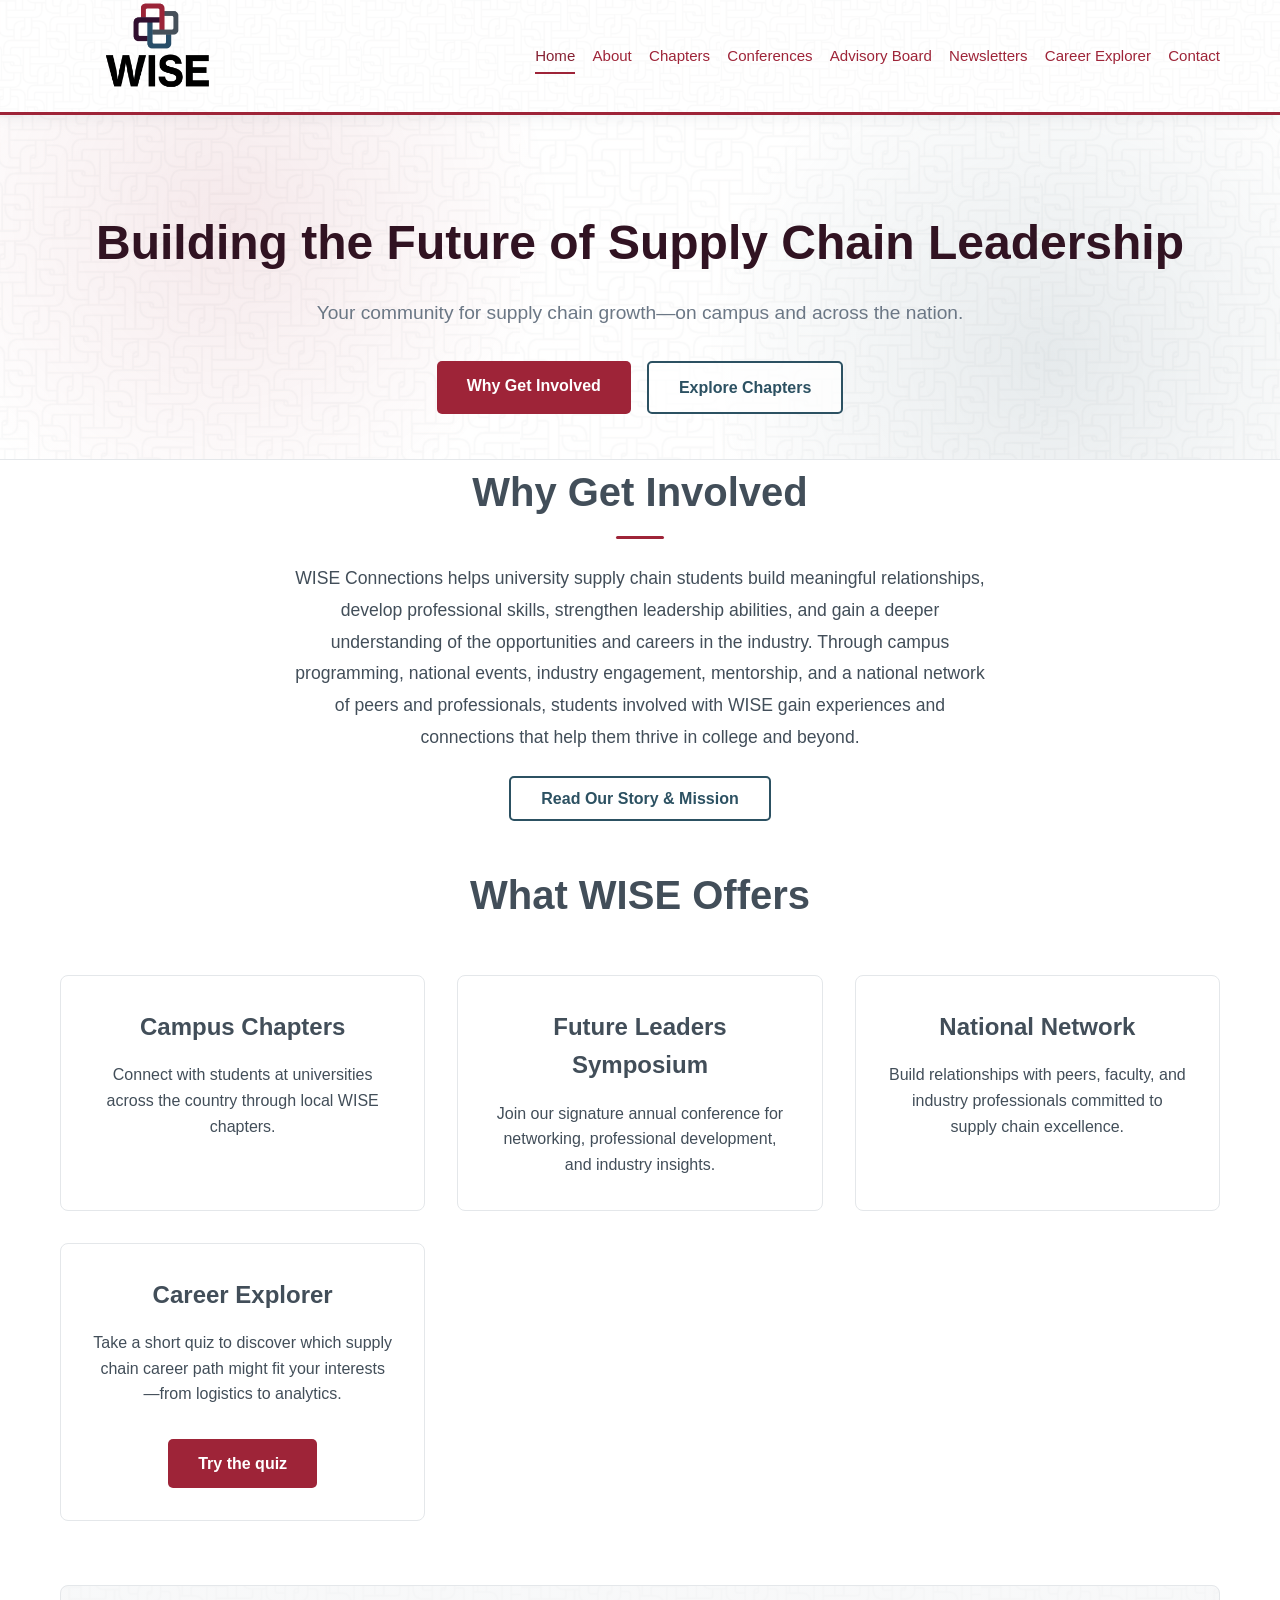
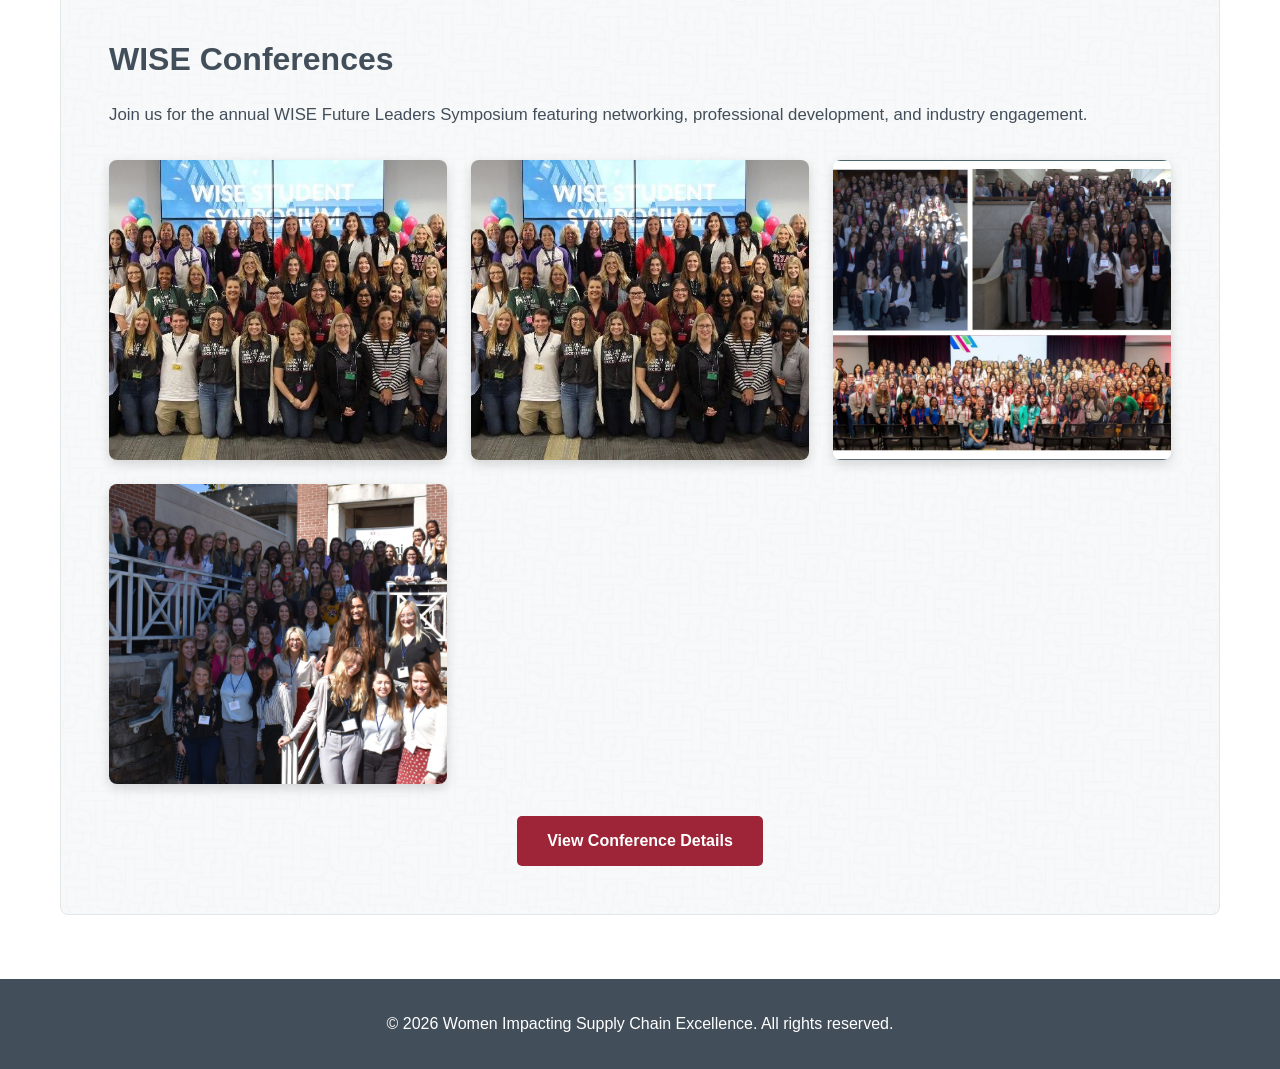
==== commit 82524009: "Update site content, contact form, and styling Refresh contact page and script, conference/newslette" ====
--- a/index.html
+++ b/index.html
@@ -60,7 +60,7 @@
 
     <footer>
         <div class="container">
-            <p>&copy; 2025 Women Impacting Supply Chain Excellence. All rights reserved.</p>
+            <p>&copy; 2026 Women Impacting Supply Chain Excellence. All rights reserved.</p>
         </div>
     </footer>
 
--- a/css/styles.css
+++ b/css/styles.css
@@ -47,7 +47,7 @@
         url('../WISE%20Brand%20Guides/9.png');
     background-size: auto, 360px;
     color: var(--text-dark);
-    padding: 0.7rem 0;
+    padding: 0.2rem 0;
     position: sticky;
     top: 0;
     z-index: 1000;
@@ -75,10 +75,10 @@
 
 .logo-img {
     display: block;
-    width: 138px;
-    height: 90px;
+    width: 195px;
+    height: 140px;
     object-fit: contain;
-    margin: -12px 0 -10px;
+    margin: -17px 0;
 }
 
 .nav-links {
@@ -184,7 +184,7 @@
 
 .about {
     text-align: center;
-    margin-bottom: 60px;
+    margin-bottom: 48px;
 }
 
 .about h2 {
@@ -208,6 +208,7 @@
     max-width: 700px;
     margin: 0 auto;
     line-height: 1.8;
+    margin-bottom: 30px;
 }
 
 /* Featured Section */
